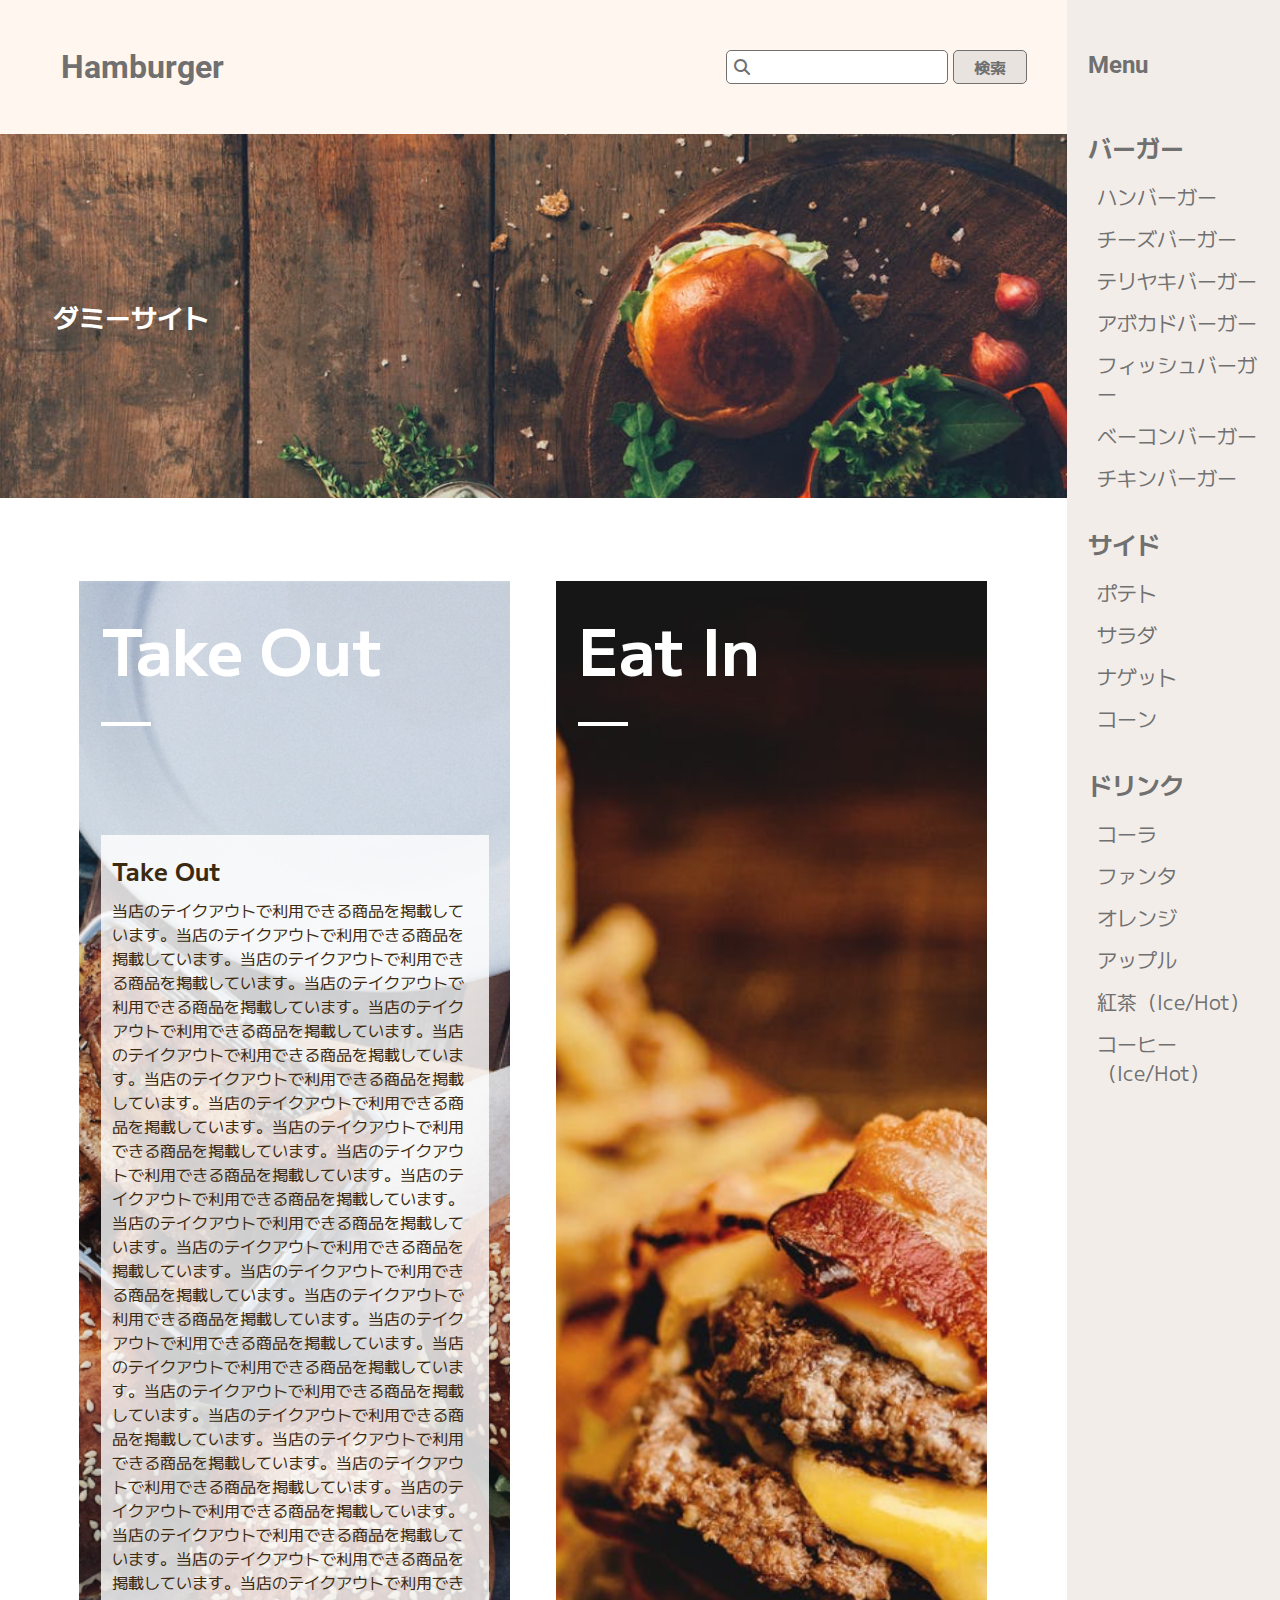
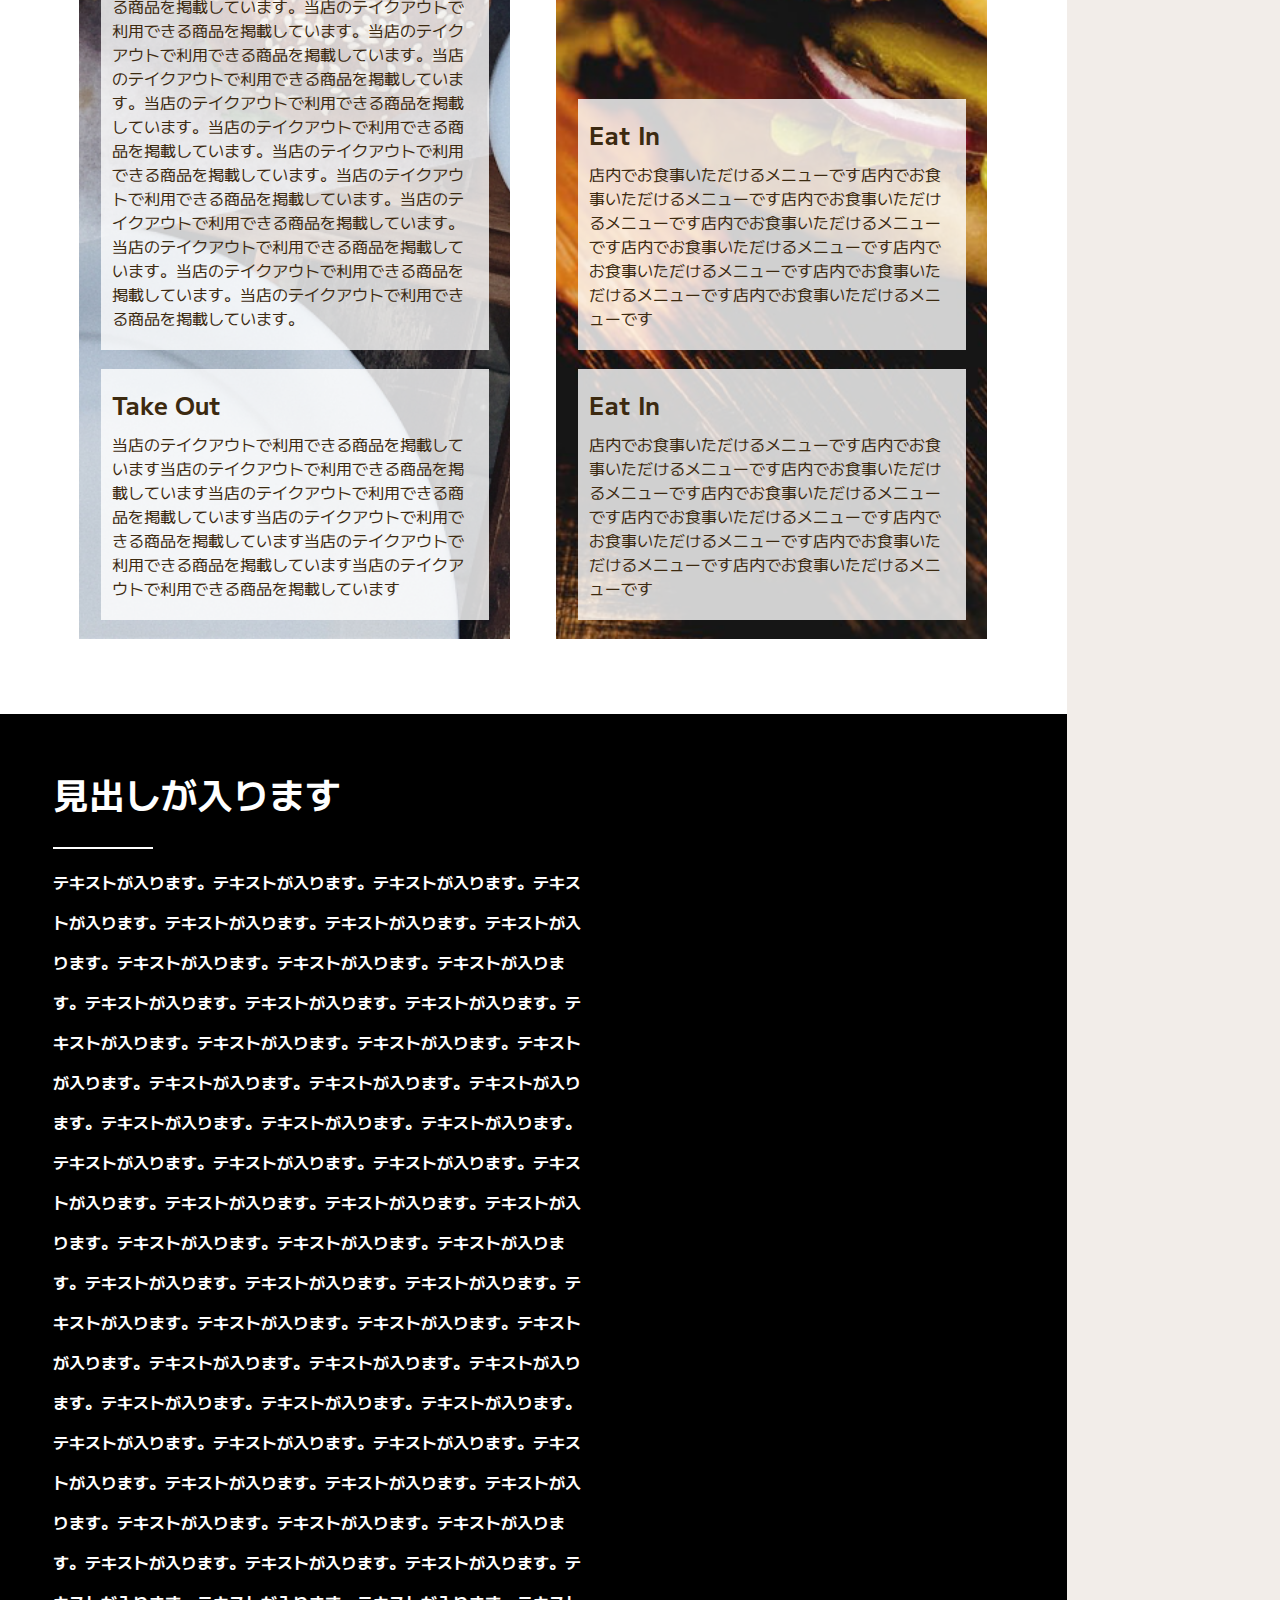
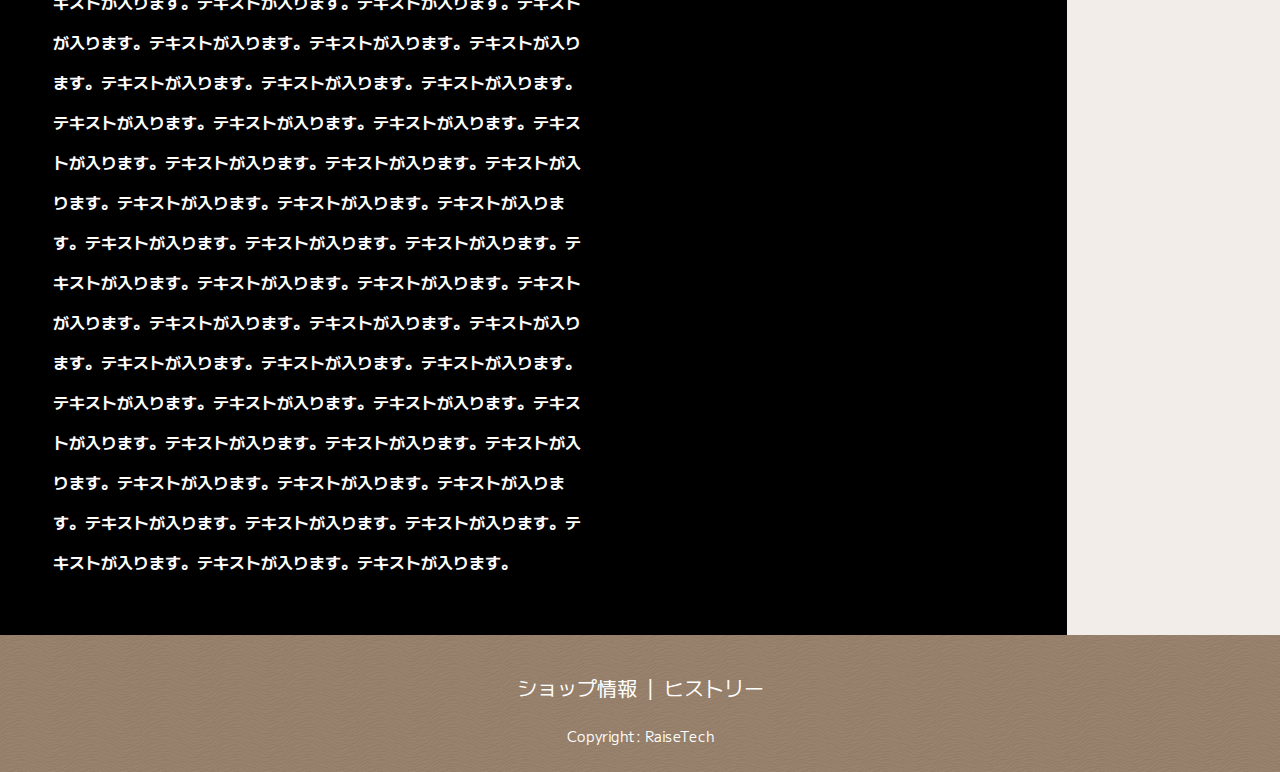
==== index.html @ 8dd3c8ff "20241123" ====
<!DOCTYPE html>
<html lang="ja">
    <head>
        <meta charset="UTF-8">
        <meta name="viewport" content="width=device-width", initial scale="1.0">
        <meta name="description" content="ハンバーガーサイト">
        <title>ハンバーガーサイト</title>
        <link rel="preconnect" href="https://fonts.googleapis.com">
        <link rel="preconnect" href="https://fonts.gstatic.com" crossorigin>
        <link href="https://fonts.googleapis.com/css2?family=M+PLUS+1:wght@400;700&display=swap" rel="stylesheet">
        <link href="https://fonts.googleapis.com/css2?family=Roboto:wght@400;700&display=swap" rel="stylesheet">
        <link href=".css/ress.css" rel="stylesheet">
        <link href="./css/style.css" rel="stylesheet">
        <link href="./css/all.min.css" rel="stylesheet">
        <script src="./js/main.js" defer></script>


    </head>
    <body> 
        <div class="c-container">
            <div class="p-wrapper ">  
                <header class="l-header c-item-center p-header">
                    <p class="c-fontfam-en p-header-logo">Hamburger</p>
                    <form class="p-header-form">
                        <div class=p-header-searchicon>
                            <input type="search" class="c-box-search p-header-search">
                        </div>
                        <input type="submit" value="検索" class="c-box-search p-header-submit" >
                    </form>
                </header>
                <main class="l-main">
                    <h1 class="c-bg-Image-MV1 p-main-image">ダミーサイト</h1>
                    <article >
                        <ul class="l-order p-order c-grid-container-frontMain">
                            <li class="c-bg-Image-order c-grid-item-frontMain p-order-takeout"> 
                                <h2 class="c-line-headingUnderline p-main-title">Take Out</h2> 
                                <dl class="p-main-list">
                                    <div class="c-flex-column p-main-textbox">
                                        <dt>Take Out
                                            <dd>
                                                当店のテイクアウトで利用できる商品を掲載しています。当店のテイクアウトで利用できる商品を掲載しています。当店のテイクアウトで利用できる商品を掲載しています。当店のテイクアウトで利用できる商品を掲載しています。当店のテイクアウトで利用できる商品を掲載しています。当店のテイクアウトで利用できる商品を掲載しています。当店のテイクアウトで利用できる商品を掲載しています。当店のテイクアウトで利用できる商品を掲載しています。当店のテイクアウトで利用できる商品を掲載しています。当店のテイクアウトで利用できる商品を掲載しています。当店のテイクアウトで利用できる商品を掲載しています。当店のテイクアウトで利用できる商品を掲載しています。当店のテイクアウトで利用できる商品を掲載しています。当店のテイクアウトで利用できる商品を掲載しています。当店のテイクアウトで利用できる商品を掲載しています。当店のテイクアウトで利用できる商品を掲載しています。当店のテイクアウトで利用できる商品を掲載しています。当店のテイクアウトで利用できる商品を掲載しています。当店のテイクアウトで利用できる商品を掲載しています。当店のテイクアウトで利用できる商品を掲載しています。当店のテイクアウトで利用できる商品を掲載しています。当店のテイクアウトで利用できる商品を掲載しています。当店のテイクアウトで利用できる商品を掲載しています。当店のテイクアウトで利用できる商品を掲載しています。当店のテイクアウトで利用できる商品を掲載しています。当店のテイクアウトで利用できる商品を掲載しています。当店のテイクアウトで利用できる商品を掲載しています。当店のテイクアウトで利用できる商品を掲載しています。当店のテイクアウトで利用できる商品を掲載しています。当店のテイクアウトで利用できる商品を掲載しています。当店のテイクアウトで利用できる商品を掲載しています。当店のテイクアウトで利用できる商品を掲載しています。当店のテイクアウトで利用できる商品を掲載しています。当店のテイクアウトで利用できる商品を掲載しています。当店のテイクアウトで利用できる商品を掲載しています。当店のテイクアウトで利用できる商品を掲載しています。
                                            </dd>
                                        </dt>
                                    </div>
                                    <div class="p-main-textbox">
                                        <dt>Take Out
                                            <dd>
                                                当店のテイクアウトで利用できる商品を掲載しています当店のテイクアウトで利用できる商品を掲載しています当店のテイクアウトで利用できる商品を掲載しています当店のテイクアウトで利用できる商品を掲載しています当店のテイクアウトで利用できる商品を掲載しています当店のテイクアウトで利用できる商品を掲載しています
                                            </dd>  
                                        </dt>
                                    </div>
                                </dl>
                            </li>
                            <li class="c-bg-Image-order c-grid-item-frontMain p-order-eatin">
                                <h2 class="c-line-headingUnderline p-main-title">Eat In</h2>
                                <dl class="c-flex-column p-main-list">
                                    <div class="p-main-textbox">
                                        <dt>Eat In
                                            <dd>
                                                店内でお食事いただけるメニューです店内でお食事いただけるメニューです店内でお食事いただけるメニューです店内でお食事いただけるメニューです店内でお食事いただけるメニューです店内でお食事いただけるメニューです店内でお食事いただけるメニューです店内でお食事いただけるメニューです
                                            </dd> 
                                        </dt>
                                    </div>
                                    <div class="p-main-textbox">
                                        <dt>Eat In
                                            <dd>
                                                店内でお食事いただけるメニューです店内でお食事いただけるメニューです店内でお食事いただけるメニューです店内でお食事いただけるメニューです店内でお食事いただけるメニューです店内でお食事いただけるメニューです店内でお食事いただけるメニューです店内でお食事いただけるメニューです
                                            </dd> 
                                        </dt>
                                    </div>
                                    
                                </dl>
                            </li>
                        </ul>
                    </article>
                    <section class="p-main-section">
                        <div class="p-main-section-text">
                            <h2 class="c-line-headingUnderlineLong">見出しが入ります</h2>
                            <p>テキストが入ります。テキストが入ります。テキストが入ります。テキストが入ります。テキストが入ります。テキストが入ります。テキストが入ります。テキストが入ります。テキストが入ります。テキストが入ります。テキストが入ります。テキストが入ります。テキストが入ります。テキストが入ります。テキストが入ります。テキストが入ります。テキストが入ります。テキストが入ります。テキストが入ります。テキストが入ります。テキストが入ります。テキストが入ります。テキストが入ります。テキストが入ります。テキストが入ります。テキストが入ります。テキストが入ります。テキストが入ります。テキストが入ります。テキストが入ります。テキストが入ります。テキストが入ります。テキストが入ります。テキストが入ります。テキストが入ります。テキストが入ります。テキストが入ります。テキストが入ります。テキストが入ります。テキストが入ります。テキストが入ります。テキストが入ります。テキストが入ります。テキストが入ります。テキストが入ります。テキストが入ります。テキストが入ります。テキストが入ります。テキストが入ります。テキストが入ります。テキストが入ります。テキストが入ります。テキストが入ります。テキストが入ります。テキストが入ります。テキストが入ります。テキストが入ります。テキストが入ります。テキストが入ります。テキストが入ります。テキストが入ります。テキストが入ります。テキストが入ります。テキストが入ります。テキストが入ります。テキストが入ります。テキストが入ります。テキストが入ります。テキストが入ります。テキストが入ります。テキストが入ります。テキストが入ります。テキストが入ります。テキストが入ります。テキストが入ります。テキストが入ります。テキストが入ります。テキストが入ります。テキストが入ります。テキストが入ります。テキストが入ります。テキストが入ります。テキストが入ります。テキストが入ります。テキストが入ります。テキストが入ります。テキストが入ります。テキストが入ります。テキストが入ります。テキストが入ります。テキストが入ります。テキストが入ります。テキストが入ります。テキストが入ります。テキストが入ります。テキストが入ります。テキストが入ります。テキストが入ります。テキストが入ります。テキストが入ります。テキストが入ります。テキストが入ります。テキストが入ります。テキストが入ります。テキストが入ります。テキストが入ります。テキストが入ります。テキストが入ります。</p>
                        </div>
                        <div class="p-main-map">
                            <iframe src="https://www.google.com/maps/embed?pb=!1m18!1m12!1m3!1d3241.747975781731!2d139.74285261101303!3d35.65858047248024!2m3!1f0!2f0!3f0!3m2!1i1024!2i768!4f13.1!3m3!1m2!1s0x60188bbd9009ec09%3A0x481a93f0d2a409dd!2z5p2x5Lqs44K_44Ov44O8!5e0!3m2!1sja!2sjp!4v1724187353086!5m2!1sja!2sjp" style="border:0;" allowfullscreen="" loading="lazy" referrerpolicy="no-referrer-when-downgrade"></iframe>
                        </div>
                    </section>
                </main>
            </div>
            <div class="l-sidebar c-flex-column p-sidebar js-sidebar-bg"> <!--js-sidebar-openBgがつく-->
                <aside class=" p-sidebar-title">
                    <h2 class="c-fontfam-en"><button class="p-sidebar-btn-menu js-btn-menu">Menu</button></h2> <!--js-btnMenu-openがつく-->
                </aside>
                <aside class="p-sidebar-list js-sidebar">  <!--js-sidebar-openがつく-->
                    <ul class="p-sidebar-wrap">   
                        <li class="p-sidebar-menu" >
                            <a class="p-sidebar-menu-category" href="#">バーガー</a>
                            <ul class="p-sidebar-menu-choice">
                                <li class="p-sidebar-menu-choice-child"><a href="#">ハンバーガー</a></li>
                                <li class="p-sidebar-menu-choice-child"><a href="#">チーズバーガー</a></li>
                                <li class="p-sidebar-menu-choice-child"><a href="#">テリヤキバーガー</a></li>
                                <li class="p-sidebar-menu-choice-child"><a href="#">アボカドバーガー</a></li>
                                <li class="p-sidebar-menu-choice-child"><a href="#">フィッシュバーガー</a></li>
                                <li class="p-sidebar-menu-choice-child"><a href="#">ベーコンバーガー</a></li>
                                <li class="p-sidebar-menu-choice-child"><a href="#">チキンバーガー</a></li>
                            </ul>
                        </li>
                        <li class="p-sidebar-menu" >
                            <a class="p-sidebar-menu-category" href="#">サイド</a>
                            <ul class="p-sidebar-menu-choice">
                                <li class="p-sidebar-menu-choice-child"><a href="#">ポテト</a></li>
                                <li class="p-sidebar-menu-choice-child"><a href="#">サラダ</a></li>
                                <li class="p-sidebar-menu-choice-child"><a href="#">ナゲット</a></li>
                                <li class="p-sidebar-menu-choice-child"><a href="#">コーン</a></li>
                            </ul>
                        </li>
                        <li class="p-sidebar-menu" >
                            <a class="p-sidebar-menu-category" href="#">ドリンク</a>
                            <ul class="p-sidebar-menu-choice">
                                <li class="p-sidebar-menu-choice-child"><a href="#">コーラ</a></li>
                                <li class="p-sidebar-menu-choice-child"><a href="#">ファンタ</a></li>
                                <li class="p-sidebar-menu-choice-child"><a href="#">オレンジ</a></li>
                                <li class="p-sidebar-menu-choice-child"><a href="#">アップル</a></li>
                                <li class="p-sidebar-menu-choice-child"><a href="#">紅茶（Ice/Hot）</a></li>
                                <li class="p-sidebar-menu-choice-child"><a href="#">コーヒー（Ice/Hot）</a></li>
                            </ul>
                        </li>
                    </ul>
                </aside>
            </div>    
        </div>
        <footer class="l-footer p-footer">
            <div class="c-flex-center p-footer-about" >
                <p class="p-footer-info">ショップ情報</p>
                <p class="p-footer-history">ヒストリー</p>
            </div>
            <p class="c-flex-center p-footer-copyright">Copyright: RaiseTech</p>
        </footer>
    </body>
</html>
---- css/style.css ----
@charset "UTF-8";
/* resset.dev • v5.0.2 */
/* # =================================================================
   # Global selectors
   # ================================================================= */
html {
  box-sizing: border-box;
  -webkit-text-size-adjust: 100%; /* Prevent adjustments of font size after orientation changes in iOS */
  word-break: normal;
  -moz-tab-size: 4;
  -o-tab-size: 4;
     tab-size: 4;
}

*,
::before,
::after {
  background-repeat: no-repeat; /* Set `background-repeat: no-repeat` to all elements and pseudo elements */
  box-sizing: inherit;
}

::before,
::after {
  text-decoration: inherit; /* Inherit text-decoration and vertical align to ::before and ::after pseudo elements */
  vertical-align: inherit;
}

* {
  padding: 0; /* Reset `padding` and `margin` of all elements */
  margin: 0;
}

/* # =================================================================
   # General elements
   # ================================================================= */
hr {
  overflow: visible; /* Show the overflow in Edge and IE */
  height: 0; /* Add the correct box sizing in Firefox */
  color: inherit; /* Correct border color in Firefox. */
}

details,
main {
  display: block; /* Render the `main` element consistently in IE. */
}

summary {
  display: list-item; /* Add the correct display in all browsers */
}

small {
  font-size: 80%; /* Set font-size to 80% in `small` elements */
}

[hidden] {
  display: none; /* Add the correct display in IE */
}

abbr[title] {
  border-bottom: none; /* Remove the bottom border in Chrome 57 */
  /* Add the correct text decoration in Chrome, Edge, IE, Opera, and Safari */
  text-decoration: underline;
  -webkit-text-decoration: underline dotted;
          text-decoration: underline dotted;
}

a {
  background-color: transparent; /* Remove the gray background on active links in IE 10 */
}

a:active,
a:hover {
  outline-width: 0; /* Remove the outline when hovering in all browsers */
}

code,
kbd,
pre,
samp {
  font-family: monospace, monospace; /* Specify the font family of code elements */
}

pre {
  font-size: 1em; /* Correct the odd `em` font sizing in all browsers */
}

b,
strong {
  font-weight: bolder; /* Add the correct font weight in Chrome, Edge, and Safari */
}

/* https://gist.github.com/unruthless/413930 */
sub,
sup {
  font-size: 75%;
  line-height: 0;
  position: relative;
  vertical-align: baseline;
}

sub {
  bottom: -0.25em;
}

sup {
  top: -0.5em;
}

table {
  border-color: inherit; /* Correct border color in all Chrome, Edge, and Safari. */
  text-indent: 0; /* Remove text indentation in Chrome, Edge, and Safari */
}

iframe {
  border-style: none;
}

/* # =================================================================
   # Forms
   # ================================================================= */
input {
  border-radius: 0;
}

[type=number]::-webkit-inner-spin-button,
[type=number]::-webkit-outer-spin-button {
  height: auto; /* Correct the cursor style of increment and decrement buttons in Chrome */
}

[type=search] {
  -webkit-appearance: textfield; /* Correct the odd appearance in Chrome and Safari */
  outline-offset: -2px; /* Correct the outline style in Safari */
}

[type=search]::-webkit-search-decoration {
  -webkit-appearance: none; /* Remove the inner padding in Chrome and Safari on macOS */
}

textarea {
  overflow: auto; /* Internet Explorer 11+ */
  resize: vertical; /* Specify textarea resizability */
}

button,
input,
optgroup,
select,
textarea {
  font: inherit; /* Specify font inheritance of form elements */
}

optgroup {
  font-weight: bold; /* Restore the font weight unset by the previous rule */
}

button {
  overflow: visible; /* Address `overflow` set to `hidden` in IE 8/9/10/11 */
}

button,
select {
  text-transform: none; /* Firefox 40+, Internet Explorer 11- */
}

/* Apply cursor pointer to button elements */
button,
[type=button],
[type=reset],
[type=submit],
[role=button] {
  cursor: pointer;
}

/* Remove inner padding and border in Firefox 4+ */
button::-moz-focus-inner,
[type=button]::-moz-focus-inner,
[type=reset]::-moz-focus-inner,
[type=submit]::-moz-focus-inner {
  border-style: none;
  padding: 0;
}

/* Replace focus style removed in the border reset above */
button:-moz-focusring,
[type=button]::-moz-focus-inner,
[type=reset]::-moz-focus-inner,
[type=submit]::-moz-focus-inner {
  outline: 1px dotted ButtonText;
}

button,
html [type=button],
[type=reset],
[type=submit] {
  -webkit-appearance: button; /* Correct the inability to style clickable types in iOS */
}

/* Remove the default button styling in all browsers */
button,
input,
select,
textarea {
  background-color: transparent;
  border-style: none;
}

a:focus,
button:focus,
input:focus,
select:focus,
textarea:focus {
  outline-width: 0;
}

/* Style select like a standard input */
select {
  -moz-appearance: none; /* Firefox 36+ */
  -webkit-appearance: none; /* Chrome 41+ */
}

select::-ms-expand {
  display: none; /* Internet Explorer 11+ */
}

select::-ms-value {
  color: currentColor; /* Internet Explorer 11+ */
}

legend {
  border: 0; /* Correct `color` not being inherited in IE 8/9/10/11 */
  color: inherit; /* Correct the color inheritance from `fieldset` elements in IE */
  display: table; /* Correct the text wrapping in Edge and IE */
  max-width: 100%; /* Correct the text wrapping in Edge and IE */
  white-space: normal; /* Correct the text wrapping in Edge and IE */
  max-width: 100%; /* Correct the text wrapping in Edge 18- and IE */
}

::-webkit-file-upload-button {
  /* Correct the inability to style clickable types in iOS and Safari */
  -webkit-appearance: button;
  color: inherit;
  font: inherit; /* Change font properties to `inherit` in Chrome and Safari */
}

/* Replace pointer cursor in disabled elements */
[disabled] {
  cursor: default;
}

/* # =================================================================
   # Specify media element style
   # ================================================================= */
img {
  border-style: none; /* Remove border when inside `a` element in IE 8/9/10 */
}

/* Add the correct vertical alignment in Chrome, Firefox, and Opera */
progress {
  vertical-align: baseline;
}

/* # =================================================================
   # Accessibility
   # ================================================================= */
/* Specify the progress cursor of updating elements */
[aria-busy=true] {
  cursor: progress;
}

/* Specify the pointer cursor of trigger elements */
[aria-controls] {
  cursor: pointer;
}

/* Specify the unstyled cursor of disabled, not-editable, or otherwise inoperable elements */
[aria-disabled=true] {
  cursor: default;
}

/*Foundation*/
body {
  font-family: "M PLUS 1";
  font-optical-sizing: auto;
  font-weight: 700;
  font-style: normal;
  font-size: 1rem;
  color: #707070;
  height: 100%;
}

h1, h2, h3, h4, h5, h6 {
  margin-top: 0;
  margin-bottom: 0.5rem;
}

p {
  margin: 0;
}

ul, li, ol {
  list-style: none;
}

a {
  text-decoration: none;
}

img {
  -o-object-fit: cover;
     object-fit: cover;
  width: 100%;
}

* {
  box-sizing: border-box;
}

/*mixin*/
/*breakpoint*/
/*font-size*/
/*文字の色*/
/*背景色*/
.icon {
  display: inline-block;
  text-rendering: auto;
  -webkit-font-smoothing: antialiased;
}

.l-footer {
  /*height: 5%;*/
  /*width: calc(100% - (368px / 1921px*100%));*/
  width: 100%;
}

.l-header {
  width: 100%;
  background-color: #FFF7EF;
}

.l-main {
  height: 88%;
  width: 100%;
}

.l-sidebar {
  width: 0;
}
@media (min-width: 1280px) {
  .l-sidebar {
    width: 20%;
  }
}

/*front*/
.c-bg-Image-MV1 {
  aspect-ratio: 375/285;
  background-size: cover;
  background-position: center;
}
@media (min-width: 768px) {
  .c-bg-Image-MV1 {
    aspect-ratio: 834/285;
  }
}
@media (min-width: 1280px) {
  .c-bg-Image-MV1 {
    aspect-ratio: 1553/530;
  }
}

/*archiveとarchive-search*/
.c-bg-Image-MV2 {
  aspect-ratio: 375/285;
  background-size: cover;
  background-position: center;
}
@media (min-width: 768px) {
  .c-bg-Image-MV2 {
    aspect-ratio: 834/285;
  }
}
@media (min-width: 1280px) {
  .c-bg-Image-MV2 {
    aspect-ratio: 1553/239;
  }
}

/*singleとpage*/
.c-bg-Image-MV3 {
  aspect-ratio: 375/225;
  background-size: cover;
  background-position: center;
}
@media (min-width: 768px) {
  .c-bg-Image-MV3 {
    aspect-ratio: 834/505;
  }
}
@media (min-width: 1280px) {
  .c-bg-Image-MV3 {
    aspect-ratio: 1553/500;
  }
}

/*ftontpageのmain*/
.c-bg-Image-order {
  aspect-ratio: 335/642;
  background-size: cover;
  background-position: center;
}
@media (min-width: 768px) {
  .c-bg-Image-order {
    aspect-ratio: 357/681;
  }
}
@media (min-width: 1280px) {
  .c-bg-Image-order {
    aspect-ratio: 616/1197;
  }
}

.c-box-search {
  border: 1px solid #707070;
  border-radius: 5px;
}

.c-item-center {
  display: flex;
  flex-direction: column;
  justify-content: center;
  align-items: center;
}
@media (min-width: 1280px) {
  .c-item-center {
    flex-direction: row;
  }
}

.c-fontfam-en {
  font-family: Roboto;
}

.c-grid-container-frontMain {
  display: grid;
  place-content: center;
  grid-row-gap: 1.5%;
  grid-template-columns: repeat(1, 95%);
}
@media (min-width: 768px) {
  .c-grid-container-frontMain {
    grid-column-gap: 5%;
    grid-template-columns: repeat(2, 47%);
  }
}
@media (min-width: 1280px) {
  .c-grid-container-frontMain {
    grid-column-gap: 5%;
    grid-template-columns: repeat(2, 47%);
  }
}

.c-grid-item-frontMain {
  display: grid;
  grid-template-rows: subgrid;
}

.c-flex-column {
  display: flex;
  flex-direction: column;
}

.c-flex-center {
  display: flex;
  justify-content: center;
  align-items: center;
}

/*flex下書き →これやめてc-innerやってみる？*/
.c-flex {
  display: flex;
}

.c-flex-direction-column {
  display: flex;
  flex-direction: column;
}

.c-flex-justify-center {
  display: flex;
  justify-content: center;
}

.c-line-headingUnderline {
  position: relative;
}

.c-line-headingUnderline::after {
  position: absolute;
  content: "";
  width: 50px;
  height: 4px;
  background-color: #FFFFFF;
  top: 120px;
  left: 0;
}

.c-line-headingUnderlineLong {
  position: relative;
}

.c-line-headingUnderlineLong::after {
  position: absolute;
  content: "";
  width: 100px;
  height: 2px;
  background-color: #FFFFFF;
  top: 80px;
  left: 0;
}

.c-container {
  display: flex;
  justify-content: center;
  height: 100%;
}
@media (min-width: 375px) {
  .c-container {
    width: 100%;
  }
}
@media (min-width: 768px) {
  .c-container {
    width: 100%;
  }
}

.p-header {
  padding-left: 4%;
  padding-right: 2%;
  padding-top: 3rem;
  padding-bottom: 3rem;
}

.p-header-logo {
  font-size: 2rem;
  text-align: center;
}
@media (min-width: 1280px) {
  .p-header-logo {
    text-align: left;
  }
}

/*main部分のテキスト関係*/
.p-main-title {
  color: #FFFFFF;
  font-size: 4rem;
}

.p-main-list {
  margin-top: 60%;
  justify-content: flex-end;
}

.p-main-textbox {
  color: #3c2A10;
  background-color: rgba(255, 255, 255, 0.8);
  margin-bottom: 5%;
  padding: 3% 5% 5% 3%;
}
.p-main-textbox dt {
  margin-bottom: 1%;
  font-size: 1.5rem;
  line-height: 2;
}
.p-main-textbox dd {
  font-weight: 400;
}

/*下部分：テキストと地図*/
.p-main-section {
  position: relative;
  width: 100%;
}

.p-main-section-text {
  width: 100%;
  color: #FFFFFF;
  background-image: linear-gradient(rgba(0, 0, 0, 0.2855) 50%, transparent 50%);
  padding: 7%;
}
@media (min-width: 768px) {
  .p-main-section-text {
    width: 100%;
    padding: 5%;
    background-image: none;
    background-color: rgba(0, 0, 0, 0.2855);
  }
}
@media (min-width: 1280px) {
  .p-main-section-text {
    width: 60%;
    padding: 5%;
    background-image: none;
    background-color: rgba(0, 0, 0, 0.2855);
  }
}
.p-main-section-text h2 {
  font-size: 2.25rem;
  margin-bottom: 8%;
}
.p-main-section-text p {
  font-size: 1rem;
  line-height: 2.5;
}

.p-footer {
  background-image: url(../../../Images/frontpage_footer.png);
  background-size: cover;
  color: #FFFFFF;
  padding: 2%;
  font-weight: 400;
}

.p-footer-about {
  font-size: 1.25rem;
  margin-top: 1%;
  margin-bottom: 2%;
}

.p-footer-info::after {
  content: "|";
  color: #FFFFFF;
  font-size: 1.25rem;
  padding: 10px;
}

.p-footer-history {
  position: relative;
}

.p-footer-copyright {
  margin-top: 1%;
  font-size: 0.875rem;
}

/*aside２つのとき*/
.p-sidebar {
  position: relative;
}

.p-sidebar-title {
  position: absolute;
  top: 0.5%;
  left: -90px;
}
@media (min-width: 1280px) {
  .p-sidebar-title {
    position: static;
    background-color: #F2ede9;
    padding-top: 24%;
    padding-bottom: 15%;
    padding-left: 10%;
    margin-bottom: 0;
    display: block;
  }
}
.p-sidebar-title h2 {
  font-size: 1.5rem;
}

.p-sidebar-btn-menu {
  color: #707070;
}
@media (min-width: 1280px) {
  .p-sidebar-btn-menu {
    pointer-events: none;
  }
}

.p-sidebar-list {
  position: absolute;
  height: 100%;
}
.p-sidebar-list a {
  color: #707070;
}
@media (min-width: 1280px) {
  .p-sidebar-list {
    position: static;
    display: block;
    background-color: #F2ede9;
  }
}

.p-sidebar-wrap {
  margin-top: 40%;
}
@media (min-width: 1280px) {
  .p-sidebar-wrap {
    margin-top: 0;
  }
}

.p-sidebar-menu {
  padding: 5% 10% 5% 10%;
}

.p-sidebar-menu-category {
  display: block;
  margin-bottom: 15%;
  font-size: 2.25rem;
}
@media (min-width: 1280px) {
  .p-sidebar-menu-category {
    margin-top: 0;
    margin-bottom: 10%;
    font-size: 1.5rem;
  }
}

.p-sidebar-menu-choice {
  margin-left: 5%;
  font-size: 1.875rem;
  font-weight: 400;
}
@media (min-width: 1280px) {
  .p-sidebar-menu-choice {
    font-size: 1.25rem;
  }
}

.p-sidebar-menu-choice-child {
  margin-bottom: 8%;
}

.p-header-form {
  display: flex;
  justify-content: center;
  align-items: center;
  width: 75%;
  max-width: 600px;
  position: relative;
  padding-top: 20px;
}
@media (min-width: 1280px) {
  .p-header-form {
    justify-content: flex-end;
    padding-left: 50%;
    padding-top: 0;
    width: 80%;
    max-width: none;
  }
}

.p-header-searchicon {
  width: 75%;
}

.p-header-search {
  width: 100%;
  padding-left: 30px;
  line-height: 2;
  background-color: #FFFFFF;
}

.p-header-searchicon::before {
  font-family: "Font Awesome 6 Free";
  font-weight: 900;
  content: "\f002";
  position: absolute;
  top: 55%;
  left: 2%;
}
@media (min-width: 1280px) {
  .p-header-searchicon::before {
    top: 25%;
    left: 63.5%;
  }
}

.p-header-submit {
  width: 25%;
  height: auto;
  background-color: color-mix(in srgb, #F2EDE9 100%, #DED8D3 100%);
  margin-left: 5px;
  font-family: "M PLUS 1";
  color: #707070;
  line-height: 2;
}

.p-main-image {
  background-image: url(../../../Images/frontpage_eyecatch.png);
  color: #FFFFFF;
  display: flex;
  align-items: center;
  padding: 5%;
  font-size: 1.625rem;
}
@media (min-width: 768px) {
  .p-main-image {
    padding: 10%;
  }
}
@media (min-width: 1280px) {
  .p-main-image {
    padding: 5%;
  }
}

.p-order {
  padding: 5% 5% 10% 5%;
}
@media (min-width: 1280px) {
  .p-order {
    padding: 7%;
  }
}

.p-order-takeout {
  background-image: url(../../../Images/frontpage_takeout.jpg);
  position: relative;
  grid-row: 1/2;
  grid-column: 1/2;
  padding: 5% 5% 0 5%;
}

.p-order-eatin {
  background-image: url(../../../Images/frontpage_eatin.jpg);
  grid-row: 2/3;
  grid-column: 1/2;
  padding: 5% 5% 0 5%;
}
@media (min-width: 768px) {
  .p-order-eatin {
    grid-row: 1/2;
    grid-column: 2/3;
  }
}
@media (min-width: 1280px) {
  .p-order-eatin {
    grid-row: 1/2;
    grid-column: 2/3;
  }
}

.p-main-map {
  position: absolute;
  top: 0;
  left: 0;
  z-index: -200;
  width: 100%;
  height: 100%;
  background-color: #000000;
}
.p-main-map iframe {
  aspect-ratio: 691/375;
  -o-object-fit: cover;
     object-fit: cover;
  opacity: 0.7;
  width: 100%;
  height: 100%;
  z-index: -100;
  opacity: 0.5971;
}
@media (min-width: 768px) {
  .p-main-map iframe {
    aspect-ratio: 1653/649;
  }
}
@media (min-width: 1280px) {
  .p-main-map iframe {
    aspect-ratio: 1653/649;
  }
}

/*PC画面では×印非表示*/
.js-btn-menu {
  position: relative;
}

.js-btn-menu::before {
  position: absolute;
  content: "";
  top: 20px;
  right: 35px;
  width: 5px;
  height: 35px;
  background-color: #707070;
  transform: rotate(-45deg);
  z-index: 200;
  visibility: hidden;
  opacity: 0;
}

.js-btn-menu::after {
  position: absolute;
  content: "";
  top: 20px;
  right: 35px;
  width: 5px;
  height: 35px;
  background-color: #707070;
  transform: rotate(45deg);
  z-index: 200;
  visibility: hidden;
  opacity: 0;
}

/*MENUボタンから×印*/
.js-btn-menu-open::before {
  position: absolute;
  content: "";
  top: 20px;
  right: 35px;
  width: 5px;
  height: 35px;
  background-color: #707070;
  transform: rotate(-45deg);
  z-index: 200;
  visibility: visible;
  opacity: 1;
  transition: 0.5s;
}

.js-btn-menu-open::after {
  position: absolute;
  content: "";
  top: 20px;
  right: 35px;
  width: 5px;
  height: 35px;
  background-color: #707070;
  transform: rotate(45deg);
  z-index: 200;
  visibility: visible;
  opacity: 1;
  transition: 0.5s;
}

/*jsでサイドバーオープン・クローズ*/
/*隠れている状態*/
@media (min-width: 375px) {
  .js-sidebar {
    transform: translateX(0);
  }
}
@media (min-width: 768px) {
  .js-sidebar {
    transform: translateX(0);
  }
}

/*開いた状態*/
.js-sidebar-open {
  transform: translateX(-100%);
  width: 90vw;
  position: relative;
  background-color: #FFF7EF;
  z-index: 100;
  transition: 1s;
}
@media (min-width: 768px) {
  .js-sidebar-open {
    width: 45vw;
  }
}

/*MENUクリック前のopenBg*/
.js-sidebar-bg {
  position: relative;
}

.js-sidebar-bg::before {
  background-color: #000000;
  content: "";
  width: 100vw;
  position: fixed;
  z-index: 10;
  top: 0;
  left: 0;
  height: 100%;
  opacity: 0;
  visibility: hidden;
  transition: opacity 1s, visibility 1s;
}

/*サイドバー出てきたときの背景グレーになる*/
.js-sidebar-openBg {
  position: relative;
}

.js-sidebar-openBg::before {
  opacity: 0.2855;
  visibility: visible;
  transition: opacity 1s, visibility 1s;
}

.p-wrapper {
  width: 80.8433107756%;
  height: 100%;
}
@media (min-width: 375px) {
  .p-wrapper {
    width: 100%;
  }
}
@media (min-width: 768px) {
  .p-wrapper {
    width: 100%;
  }
}

/*Foundation*/
/*layout*/
/*object/component*/
/*object/project*/
/*# sourceMappingURL=style.css.map */
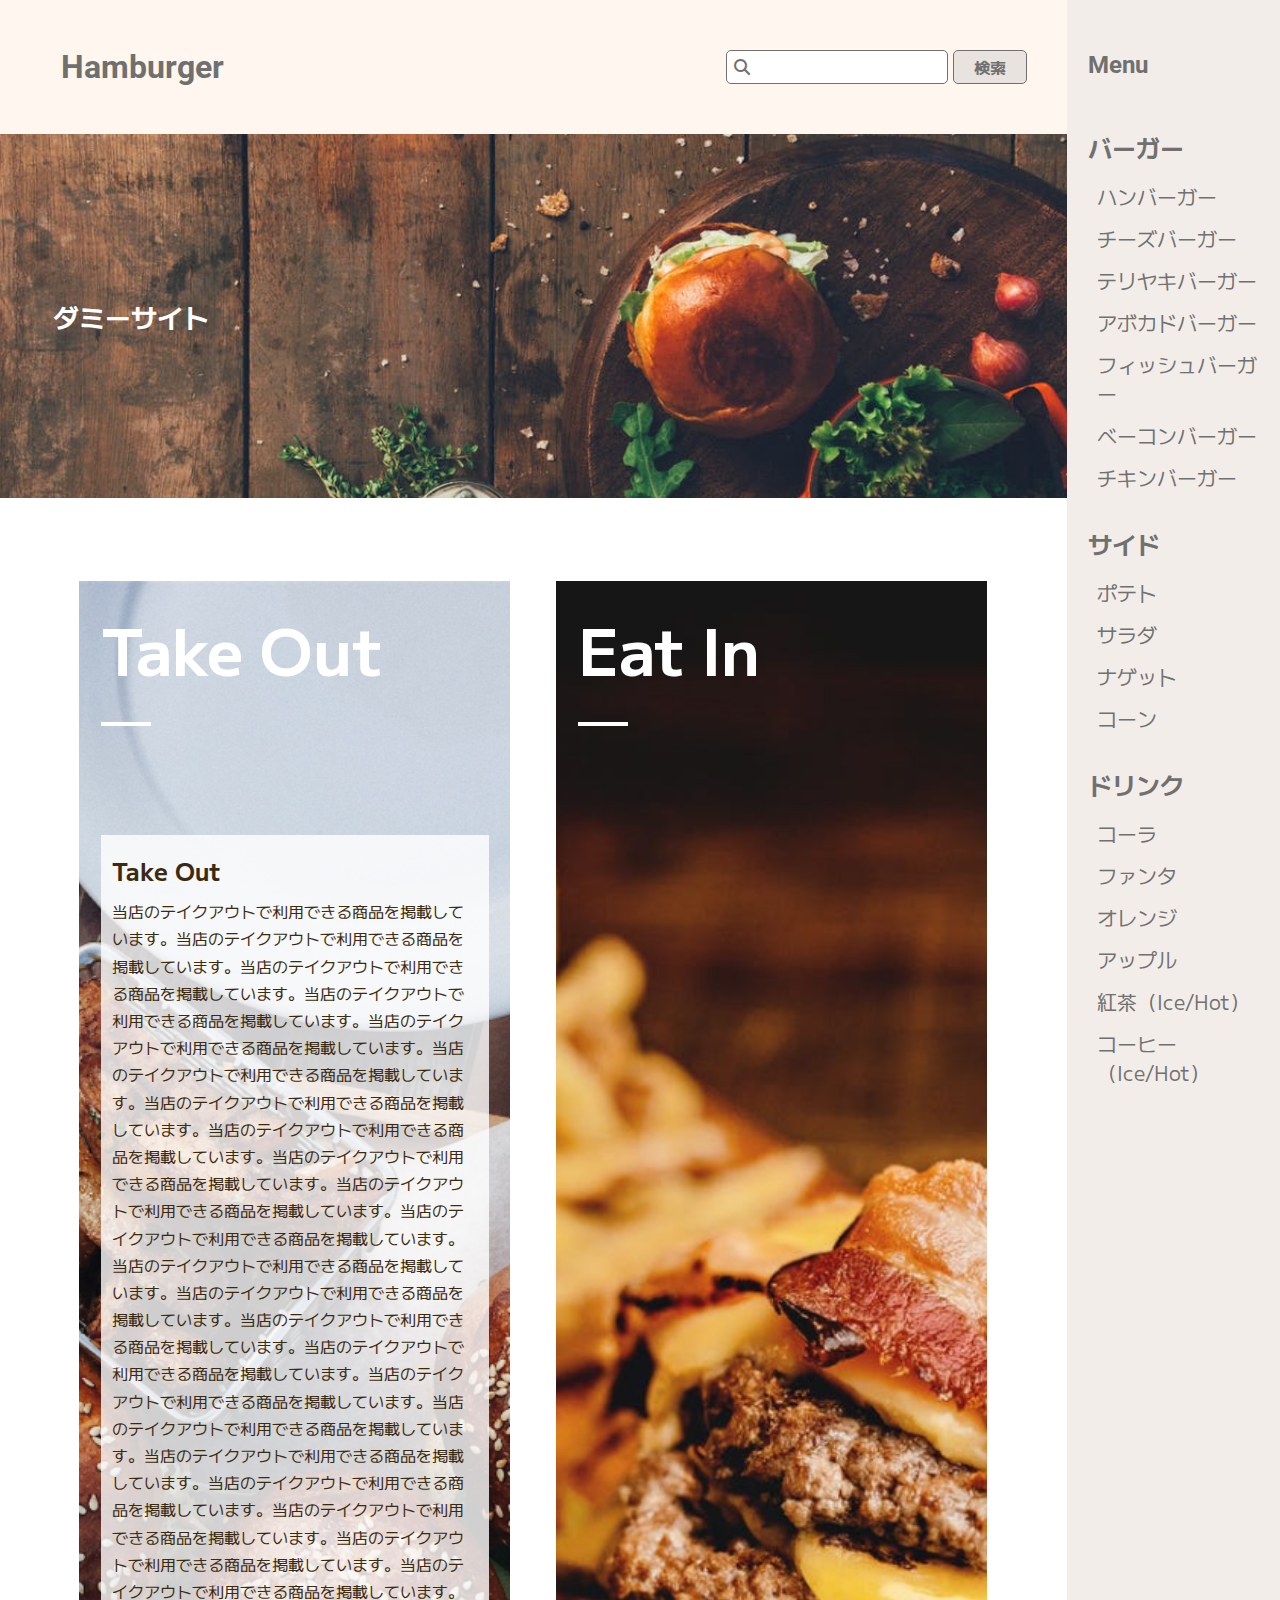
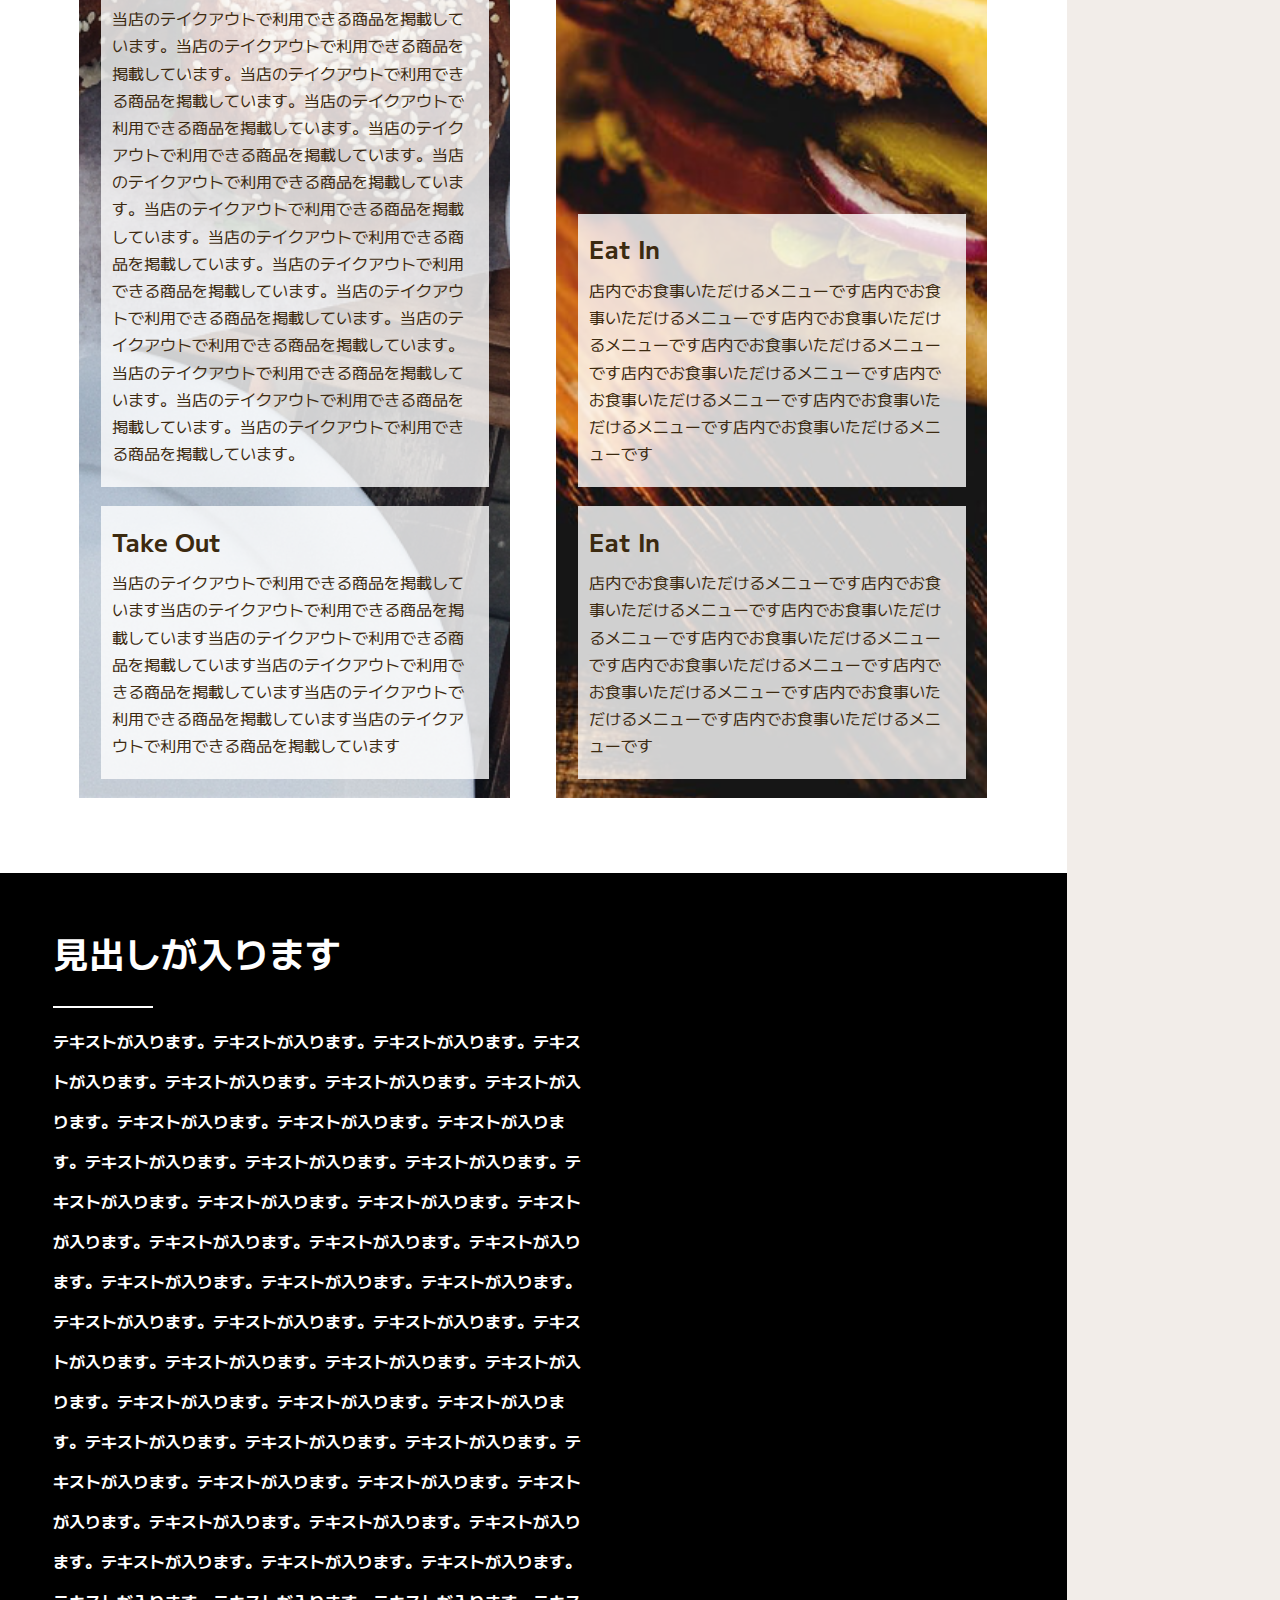
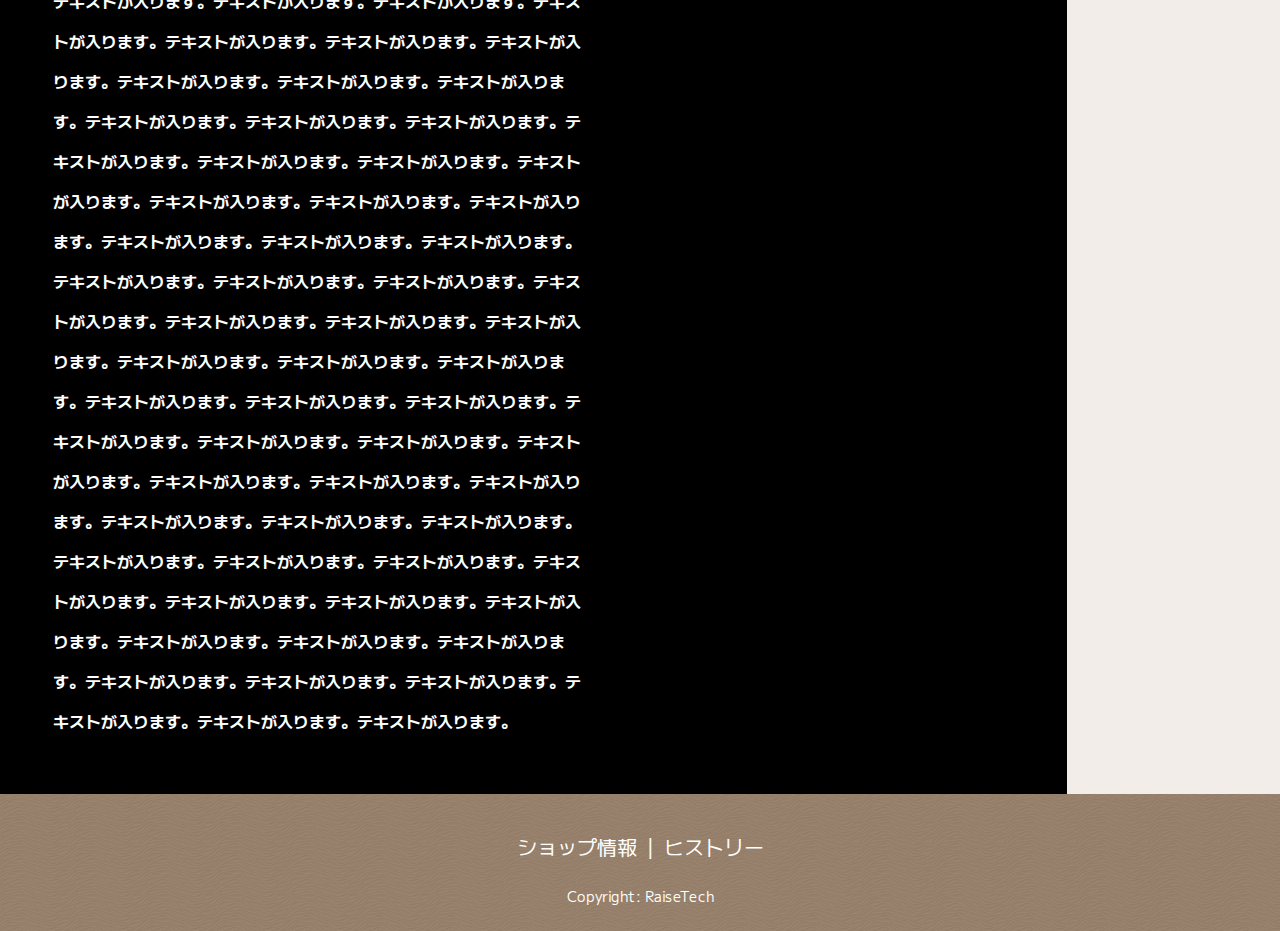
==== commit aca1c154: "20241126_2" ====
--- a/index.html
+++ b/index.html
@@ -18,7 +18,7 @@
     </head>
     <body> 
         <div class="c-container">
-            <div class="p-wrapper ">  
+            <div class="c-wrapper ">  
                 <header class="l-header c-item-center p-header">
                     <p class="c-fontfam-en p-header-logo">Hamburger</p>
                     <form class="p-header-form">
@@ -86,7 +86,7 @@
             </div>
             <div class="l-sidebar c-flex-column p-sidebar js-sidebar-bg"> <!--js-sidebar-openBgがつく-->
                 <aside class=" p-sidebar-title">
-                    <h2 class="c-fontfam-en"><button class="p-sidebar-btn-menu js-btn-menu">Menu</button></h2> <!--js-btnMenu-openがつく-->
+                    <h2 class="c-fontfam-en"><button class="p-sidebar-btn-menu js-btn-menu"><span>Menu</span></button></h2> <!--js-btnMenu-openがつく-->
                 </aside>
                 <aside class="p-sidebar-list js-sidebar">  <!--js-sidebar-openがつく-->
                     <ul class="p-sidebar-wrap">   
--- a/css/style.css
+++ b/css/style.css
@@ -534,6 +534,21 @@
   }
 }
 
+.c-wrapper {
+  width: 80.8433107756%;
+  height: 100%;
+}
+@media (min-width: 375px) {
+  .c-wrapper {
+    width: 100%;
+  }
+}
+@media (min-width: 768px) {
+  .c-wrapper {
+    width: 100%;
+  }
+}
+
 .p-header {
   padding-left: 4%;
   padding-right: 2%;
@@ -575,6 +590,7 @@
 }
 .p-main-textbox dd {
   font-weight: 400;
+  line-height: 1.7;
 }
 
 /*下部分：テキストと地図*/
@@ -908,11 +924,21 @@
 }
 
 /*MENUボタンから×印*/
+.js-btn-menu-open {
+  width: 40px;
+  height: 40px;
+  position: absolute;
+  z-index: 200;
+}
+.js-btn-menu-open span {
+  display: none;
+}
+
 .js-btn-menu-open::before {
   position: absolute;
   content: "";
-  top: 20px;
-  right: 35px;
+  top: 2px;
+  right: 18px;
   width: 5px;
   height: 35px;
   background-color: #707070;
@@ -920,14 +946,14 @@
   z-index: 200;
   visibility: visible;
   opacity: 1;
-  transition: 0.5s;
+  transition-delay: 0.65s;
 }
 
 .js-btn-menu-open::after {
   position: absolute;
   content: "";
-  top: 20px;
-  right: 35px;
+  top: 2px;
+  right: 18px;
   width: 5px;
   height: 35px;
   background-color: #707070;
@@ -935,7 +961,7 @@
   z-index: 200;
   visibility: visible;
   opacity: 1;
-  transition: 0.5s;
+  transition-delay: 0.65s;
 }
 
 /*jsでサイドバーオープン・クローズ*/
@@ -996,21 +1022,6 @@
   transition: opacity 1s, visibility 1s;
 }
 
-.p-wrapper {
-  width: 80.8433107756%;
-  height: 100%;
-}
-@media (min-width: 375px) {
-  .p-wrapper {
-    width: 100%;
-  }
-}
-@media (min-width: 768px) {
-  .p-wrapper {
-    width: 100%;
-  }
-}
-
 /*Foundation*/
 /*layout*/
 /*object/component*/
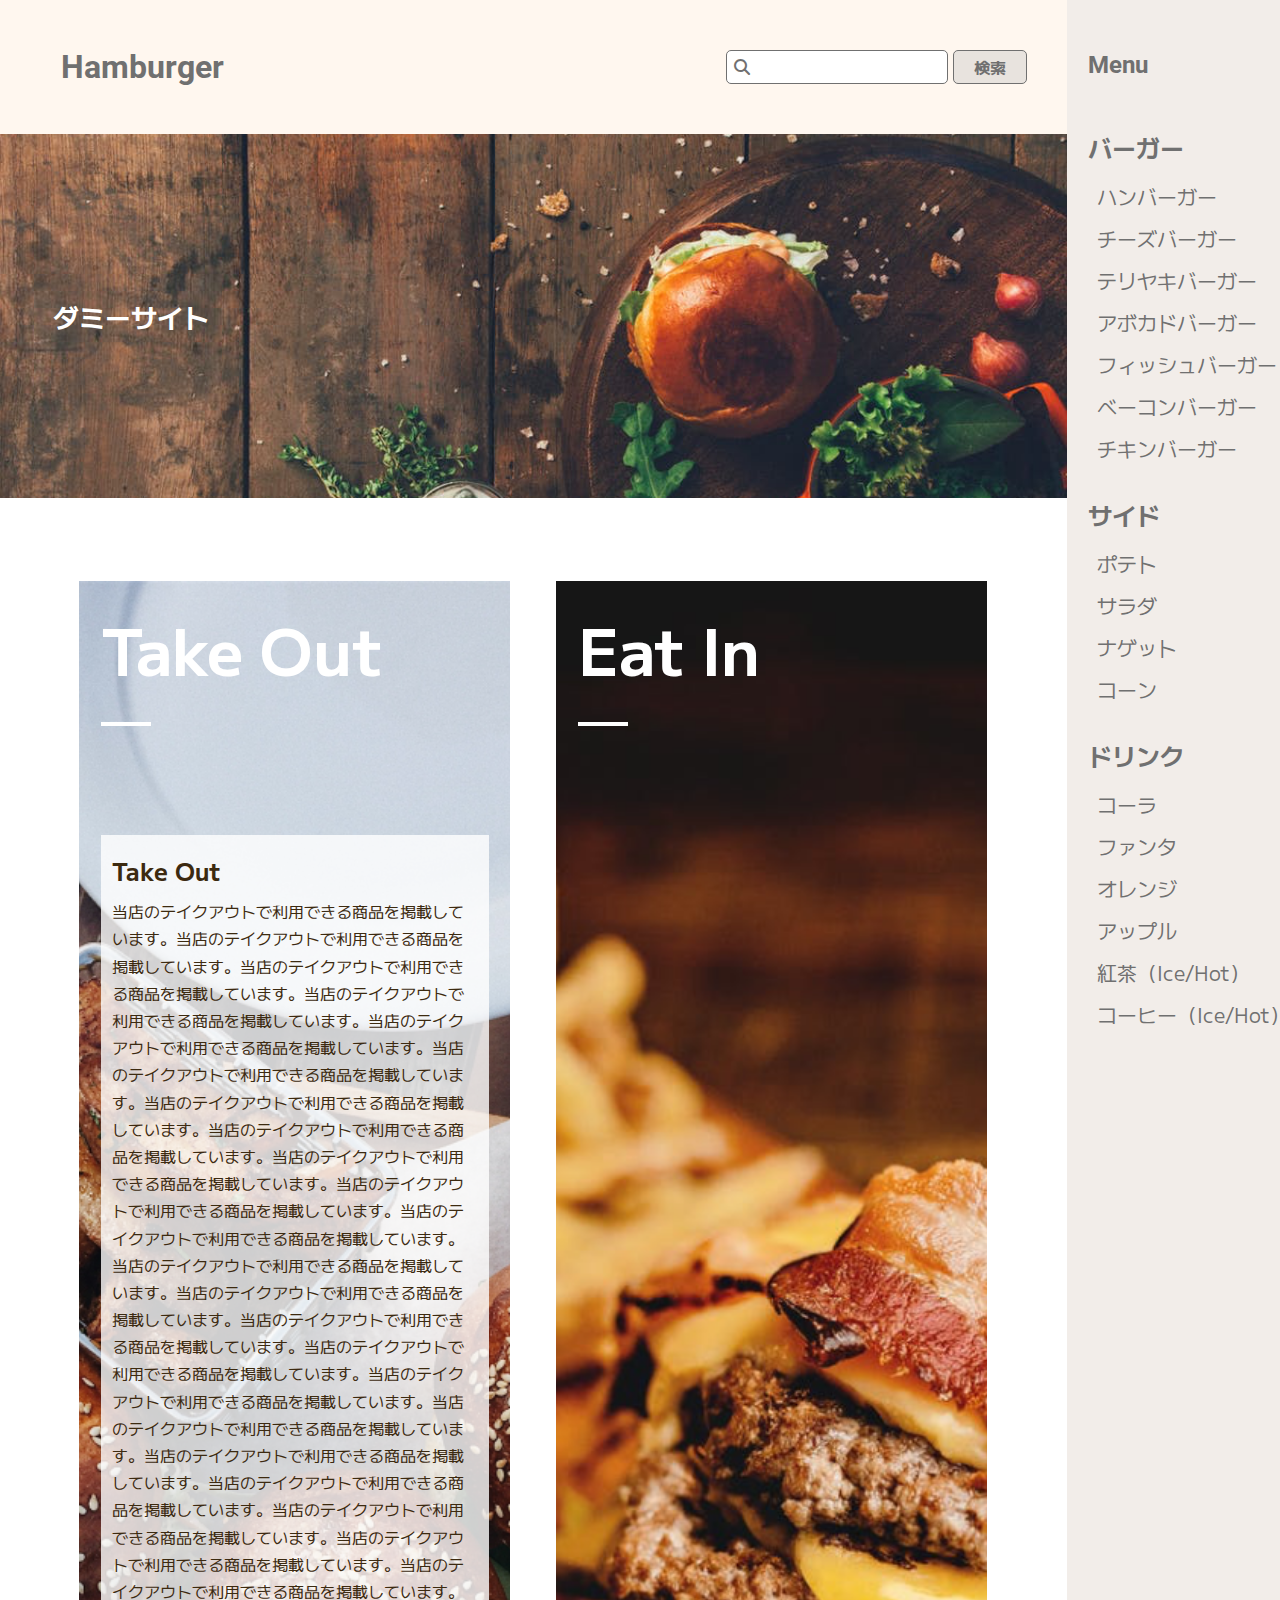
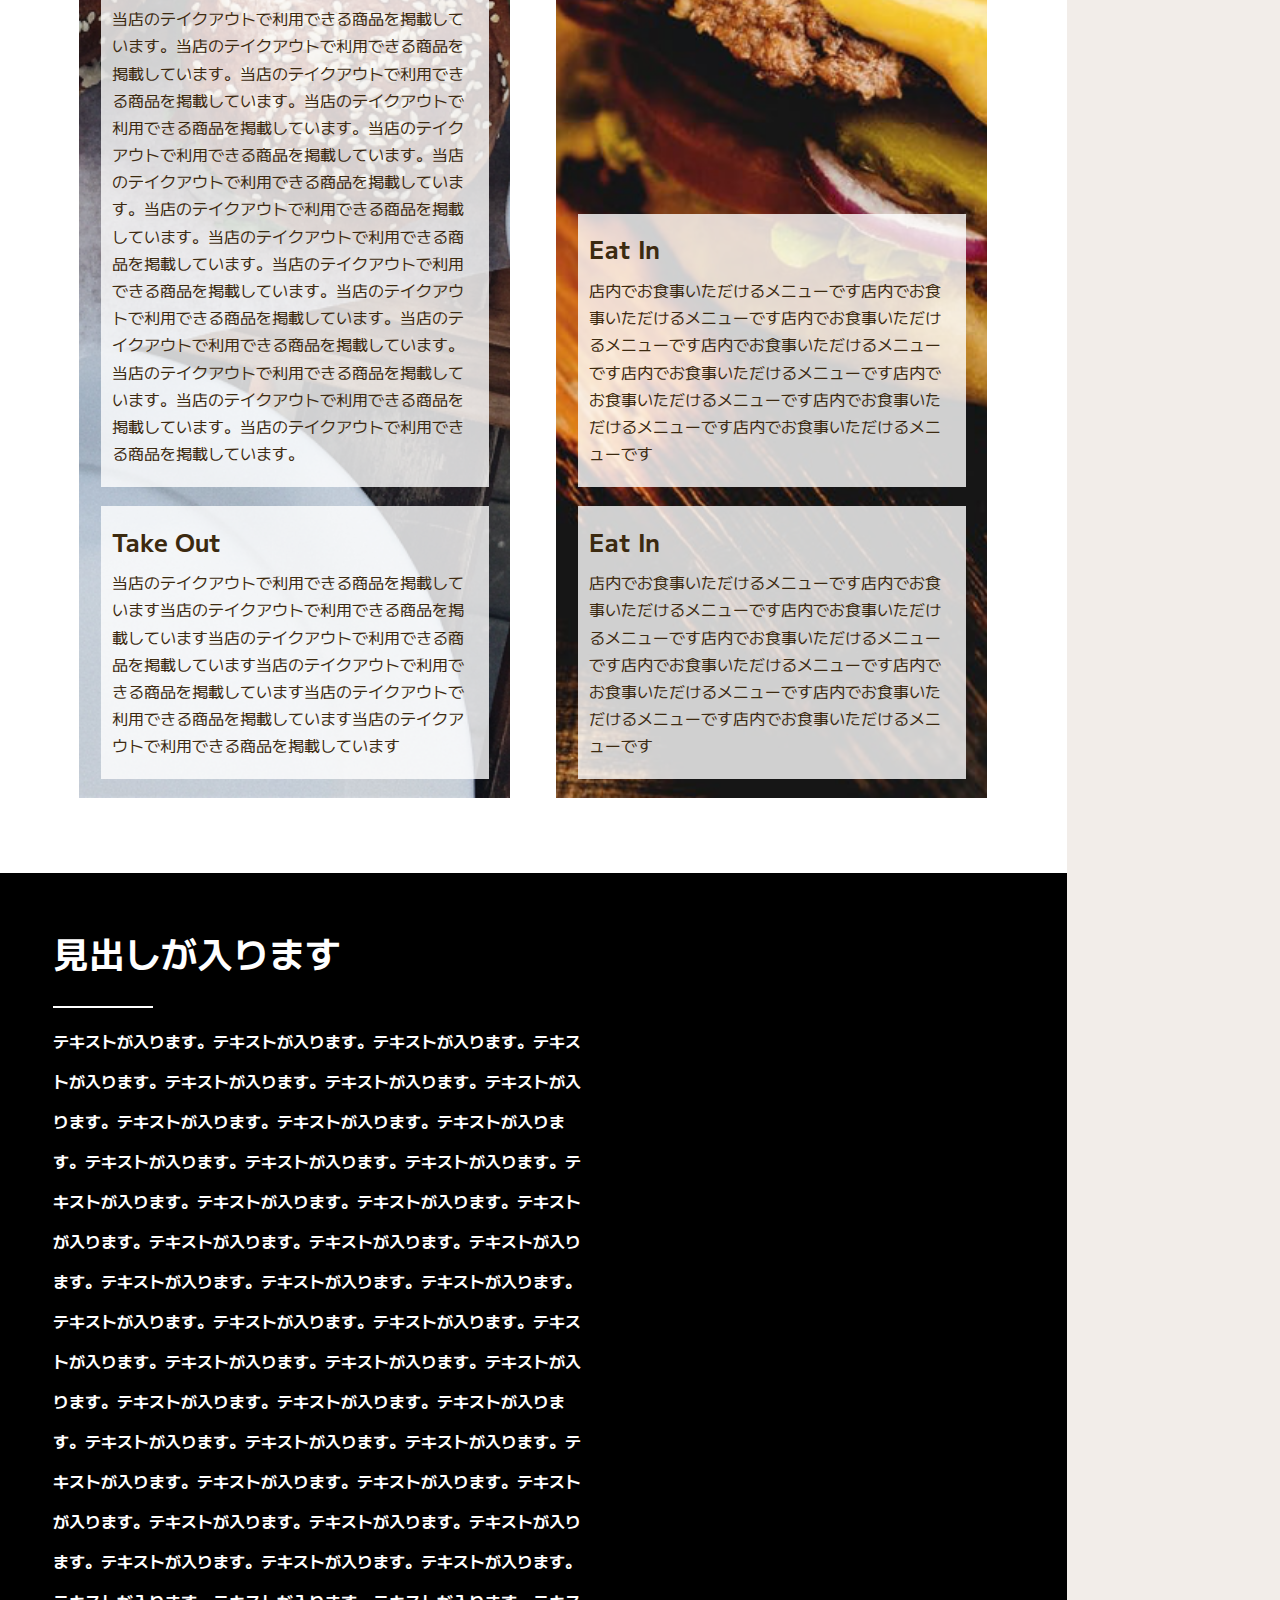
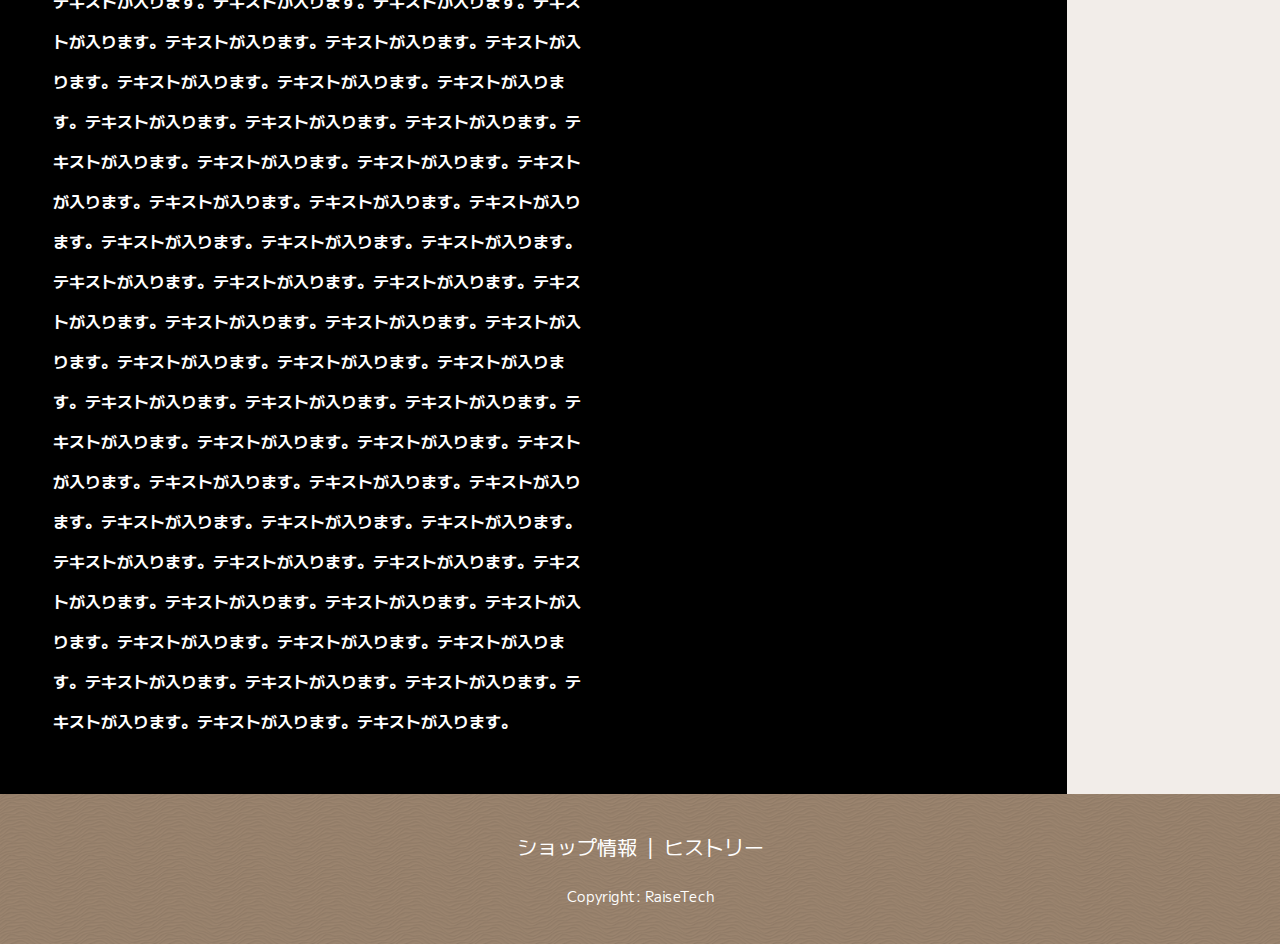
==== commit 06407a01: "20250106" ====
--- a/index.html
+++ b/index.html
@@ -84,11 +84,11 @@
                     </section>
                 </main>
             </div>
-            <div class="l-sidebar c-flex-column p-sidebar js-sidebar-bg"> <!--js-sidebar-openBgがつく-->
-                <aside class=" p-sidebar-title">
+            <aside class="l-sidebar c-flex-column p-sidebar js-sidebar-bg"> <!--js-sidebar-openBgがつく-->
+                <div class=" p-sidebar-title">
                     <h2 class="c-fontfam-en"><button class="p-sidebar-btn-menu js-btn-menu"><span>Menu</span></button></h2> <!--js-btnMenu-openがつく-->
-                </aside>
-                <aside class="p-sidebar-list js-sidebar">  <!--js-sidebar-openがつく-->
+                </div>
+                <nav class="p-sidebar-list js-sidebar">  <!--js-sidebar-openがつく-->
                     <ul class="p-sidebar-wrap">   
                         <li class="p-sidebar-menu" >
                             <a class="p-sidebar-menu-category" href="#">バーガー</a>
@@ -123,8 +123,8 @@
                             </ul>
                         </li>
                     </ul>
-                </aside>
-            </div>    
+                </nav>
+            </aside>    
         </div>
         <footer class="l-footer p-footer">
             <div class="c-flex-center p-footer-about" >
--- a/css/style.css
+++ b/css/style.css
@@ -286,6 +286,7 @@
   font-size: 1rem;
   color: #707070;
   height: 100%;
+  overflow-x: clip;
 }
 
 h1, h2, h3, h4, h5, h6 {
@@ -303,6 +304,7 @@
 
 a {
   text-decoration: none;
+  white-space: nowrap;
 }
 
 img {
@@ -443,25 +445,79 @@
 .c-grid-container-frontMain {
   display: grid;
   place-content: center;
-  grid-row-gap: 1.5%;
+  /*grid-row-gap: 1%;*/
   grid-template-columns: repeat(1, 95%);
 }
 @media (min-width: 768px) {
+  .c-grid-container-frontMain {
+    /*grid-column-gap: 5% ;*/
+    grid-template-columns: repeat(2, 47%);
+  }
+}
+@media (min-width: 1280px) {
   .c-grid-container-frontMain {
     grid-column-gap: 5%;
     grid-template-columns: repeat(2, 47%);
   }
 }
-@media (min-width: 1280px) {
-  .c-grid-container-frontMain {
-    grid-column-gap: 5%;
-    grid-template-columns: repeat(2, 47%);
-  }
-}
 
 .c-grid-item-frontMain {
   display: grid;
   grid-template-rows: subgrid;
+}
+@media (min-width: 1280px) {
+  .c-grid-item-frontMain {
+    margin: 0;
+  }
+}
+
+.c-grid-container {
+  display: grid;
+  margin-bottom: 2%;
+}
+@media (min-width: 768px) {
+  .c-grid-container {
+    grid-template-columns: repeat(2, 1fr);
+  }
+}
+@media (min-width: 1280px) {
+  .c-grid-container {
+    grid-template-columns: repeat(2, 1fr);
+  }
+}
+
+.c-grid-area-left {
+  grid-row: 1/2;
+  grid-column: 1/2;
+}
+@media (min-width: 768px) {
+  .c-grid-area-left {
+    grid-row: 1/2;
+    grid-column: 1/2;
+  }
+}
+@media (min-width: 1280px) {
+  .c-grid-area-left {
+    grid-row: 1/2;
+    grid-column: 1/2;
+  }
+}
+
+.c-grid-area-right {
+  grid-row: 2/3;
+  grid-column: 1/2;
+}
+@media (min-width: 768px) {
+  .c-grid-area-right {
+    grid-row: 1/2;
+    grid-column: 2/3;
+  }
+}
+@media (min-width: 1280px) {
+  .c-grid-area-right {
+    grid-row: 1/2;
+    grid-column: 2/3;
+  }
 }
 
 .c-flex-column {
@@ -549,6 +605,11 @@
   }
 }
 
+.c-inner {
+  margin: 2% 3.5% 5% 3.5%;
+  padding: 3% 5% 8% 5%; /*6% 10% 24% 10%*/
+}
+
 .p-header {
   padding-left: 4%;
   padding-right: 2%;
@@ -640,8 +701,14 @@
 
 .p-footer-about {
   font-size: 1.25rem;
-  margin-top: 1%;
-  margin-bottom: 2%;
+  margin-top: 2.5%;
+  margin-bottom: 6%;
+}
+@media (min-width: 1280px) {
+  .p-footer-about {
+    margin-top: 1%;
+    margin-bottom: 2%;
+  }
 }
 
 .p-footer-info::after {
@@ -656,11 +723,15 @@
 }
 
 .p-footer-copyright {
-  margin-top: 1%;
+  margin-bottom: 3%;
   font-size: 0.875rem;
 }
-
-/*aside２つのとき*/
+@media (min-width: 1280px) {
+  .p-footer-copyright {
+    margin-bottom: 1%;
+  }
+}
+
 .p-sidebar {
   position: relative;
 }
@@ -696,7 +767,6 @@
 
 .p-sidebar-list {
   position: absolute;
-  height: 100%;
 }
 .p-sidebar-list a {
   color: #707070;
@@ -706,6 +776,7 @@
     position: static;
     display: block;
     background-color: #F2ede9;
+    height: 100%;
   }
 }
 
@@ -839,6 +910,17 @@
   grid-row: 1/2;
   grid-column: 1/2;
   padding: 5% 5% 0 5%;
+  margin: 5% 5% 0 5%;
+}
+@media (min-width: 768px) {
+  .p-order-takeout {
+    margin: 10% 10% 10% 10%;
+  }
+}
+@media (min-width: 1280px) {
+  .p-order-takeout {
+    margin: 0;
+  }
 }
 
 .p-order-eatin {
@@ -846,17 +928,20 @@
   grid-row: 2/3;
   grid-column: 1/2;
   padding: 5% 5% 0 5%;
+  margin: 5% 5% 0 5%;
 }
 @media (min-width: 768px) {
   .p-order-eatin {
     grid-row: 1/2;
     grid-column: 2/3;
+    margin: 10% 10% 10% 10%;
   }
 }
 @media (min-width: 1280px) {
   .p-order-eatin {
     grid-row: 1/2;
     grid-column: 2/3;
+    margin: 0;
   }
 }
 
@@ -946,7 +1031,7 @@
   z-index: 200;
   visibility: visible;
   opacity: 1;
-  transition-delay: 0.65s;
+  transition-delay: 0.48s;
 }
 
 .js-btn-menu-open::after {
@@ -961,19 +1046,31 @@
   z-index: 200;
   visibility: visible;
   opacity: 1;
-  transition-delay: 0.65s;
+  transition-delay: 0.48s;
+}
+
+/*サイドバーでている時、コンテンツはスクロールしない*/
+.js-body-scroll {
+  overflow: hidden;
 }
 
 /*jsでサイドバーオープン・クローズ*/
 /*隠れている状態*/
-@media (min-width: 375px) {
+.js-sidebar {
+  transform: translateX(0);
+  overflow: hidden;
+  position: fixed;
+  background-color: #FFF7EF;
+  z-index: 100;
+  top: 0;
+  bottom: 0;
+  transition: 1s;
+}
+@media (min-width: 1280px) {
   .js-sidebar {
-    transform: translateX(0);
-  }
-}
-@media (min-width: 768px) {
-  .js-sidebar {
-    transform: translateX(0);
+    position: static;
+    background-color: #F2ede9;
+    transition: none;
   }
 }
 
@@ -981,10 +1078,8 @@
 .js-sidebar-open {
   transform: translateX(-100%);
   width: 90vw;
-  position: relative;
-  background-color: #FFF7EF;
-  z-index: 100;
-  transition: 1s;
+  /*サイドバーのみスクロールできる*/
+  overflow: auto;
 }
 @media (min-width: 768px) {
   .js-sidebar-open {
@@ -1022,6 +1117,208 @@
   transition: opacity 1s, visibility 1s;
 }
 
+.p-archive-image {
+  background-image: url(../../../Images/archivepage_eyecatch.jpeg);
+  color: #FFFFFF;
+  padding: 5%;
+  font-size: 3.125rem;
+  display: flex;
+  flex-direction: column;
+  justify-content: center;
+  position: relative;
+}
+@media (min-width: 768px) {
+  .p-archive-image {
+    padding: 10%;
+    flex-direction: row;
+    align-items: center;
+    justify-content: flex-start;
+  }
+}
+@media (min-width: 1280px) {
+  .p-archive-image {
+    padding: 5%;
+    flex-direction: row;
+    align-items: center;
+    justify-content: flex-start;
+  }
+}
+
+.p-archive-image::before {
+  content: "";
+  position: absolute;
+  background-color: rgba(0, 0, 0, 0.5);
+  top: 0;
+  left: 0;
+  z-index: 100;
+  width: 100%;
+  height: 100%;
+}
+
+.p-archive-image-text span:first-child {
+  z-index: 200;
+}
+
+.p-archive-image-text span:nth-child(2) {
+  font-size: 1rem;
+  margin-left: 1%;
+  margin-top: 1.5%;
+  z-index: 200;
+}
+
+.p-subheading {
+  color: #3c2A10;
+  font-size: 2.25rem;
+}
+
+.p-subheading-text {
+  color: #3c2A10;
+  font-weight: 400;
+  line-height: 1.7;
+  padding: 3% 0 10% 0;
+}
+
+.p-grid-article {
+  background-color: #3c2b1c;
+  color: #FFFFFF;
+  padding: 10% 10% 8% 10%;
+}
+
+.p-grid-article-title {
+  font-size: 1.5rem;
+  padding-bottom: 10%;
+}
+
+.p-grid-article-subheading {
+  font-size: 1.25rem;
+  padding-bottom: 3%;
+}
+
+.p-grid-article-text {
+  line-height: 1.7;
+  padding-bottom: 10%;
+  font-weight: 400;
+}
+
+.p-grid-article-link {
+  color: #707070;
+  border-radius: 9999px;
+  background-color: #FFFFFF;
+  width: 60%;
+  padding: 3% 7%;
+  display: block;
+  margin: 0 auto;
+  text-align: center;
+}
+
+.p-grid-img {
+  width: 100%;
+  height: 100%;
+  /*object-fit: cover;*/
+  aspect-ratio: 677/411;
+}
+
+.p-pagination {
+  display: none;
+}
+@media (min-width: 768px) {
+  .p-pagination {
+    display: flex;
+    align-items: center;
+    margin-bottom: 5%;
+  }
+}
+
+@media (min-width: 768px) {
+  .p-pagination p {
+    margin-right: 12px;
+  }
+}
+
+@media (min-width: 768px) {
+  .p-pagination-number {
+    display: flex;
+    align-items: center;
+    font-size: 1.25rem;
+  }
+}
+
+.p-pagination-number a {
+  color: #707070;
+}
+
+@media (min-width: 768px) {
+  .p-pagination-number-list {
+    display: flex;
+    font-size: 1rem;
+  }
+}
+
+.p-pagination-number-list a {
+  color: #707070;
+}
+
+@media (min-width: 768px) {
+  .p-pagination-number-list li {
+    border: 1px solid #707070;
+    width: 33px;
+    height: 33px;
+    line-height: 33px;
+    text-align: center;
+    margin-right: 12px;
+  }
+}
+
+@media (min-width: 768px) {
+  .p-pagination-number-list li:first-child {
+    margin-left: 12px;
+  }
+}
+
+@media (min-width: 768px) {
+  .p-pagination-number-list li:hover {
+    background-color: #000000;
+  }
+  .p-pagination-number-list li:hover a {
+    color: #FFFFFF;
+  }
+}
+
+.p-pagination-sp {
+  display: flex;
+  justify-content: space-between;
+  align-items: center;
+  margin: 5% 3%;
+}
+@media (min-width: 768px) {
+  .p-pagination-sp {
+    display: none;
+  }
+}
+@media (min-width: 1280px) {
+  .p-pagination-sp {
+    display: none;
+  }
+}
+
+.p-pagination-sp-prev {
+  display: flex;
+  align-items: center;
+  margin-left: 2%;
+}
+.p-pagination-sp-prev p {
+  padding-left: 10px;
+}
+
+.p-pagination-sp-next {
+  display: flex;
+  align-items: center;
+  margin-right: 2%;
+}
+.p-pagination-sp-next p {
+  padding-right: 10px;
+}
+
 /*Foundation*/
 /*layout*/
 /*object/component*/
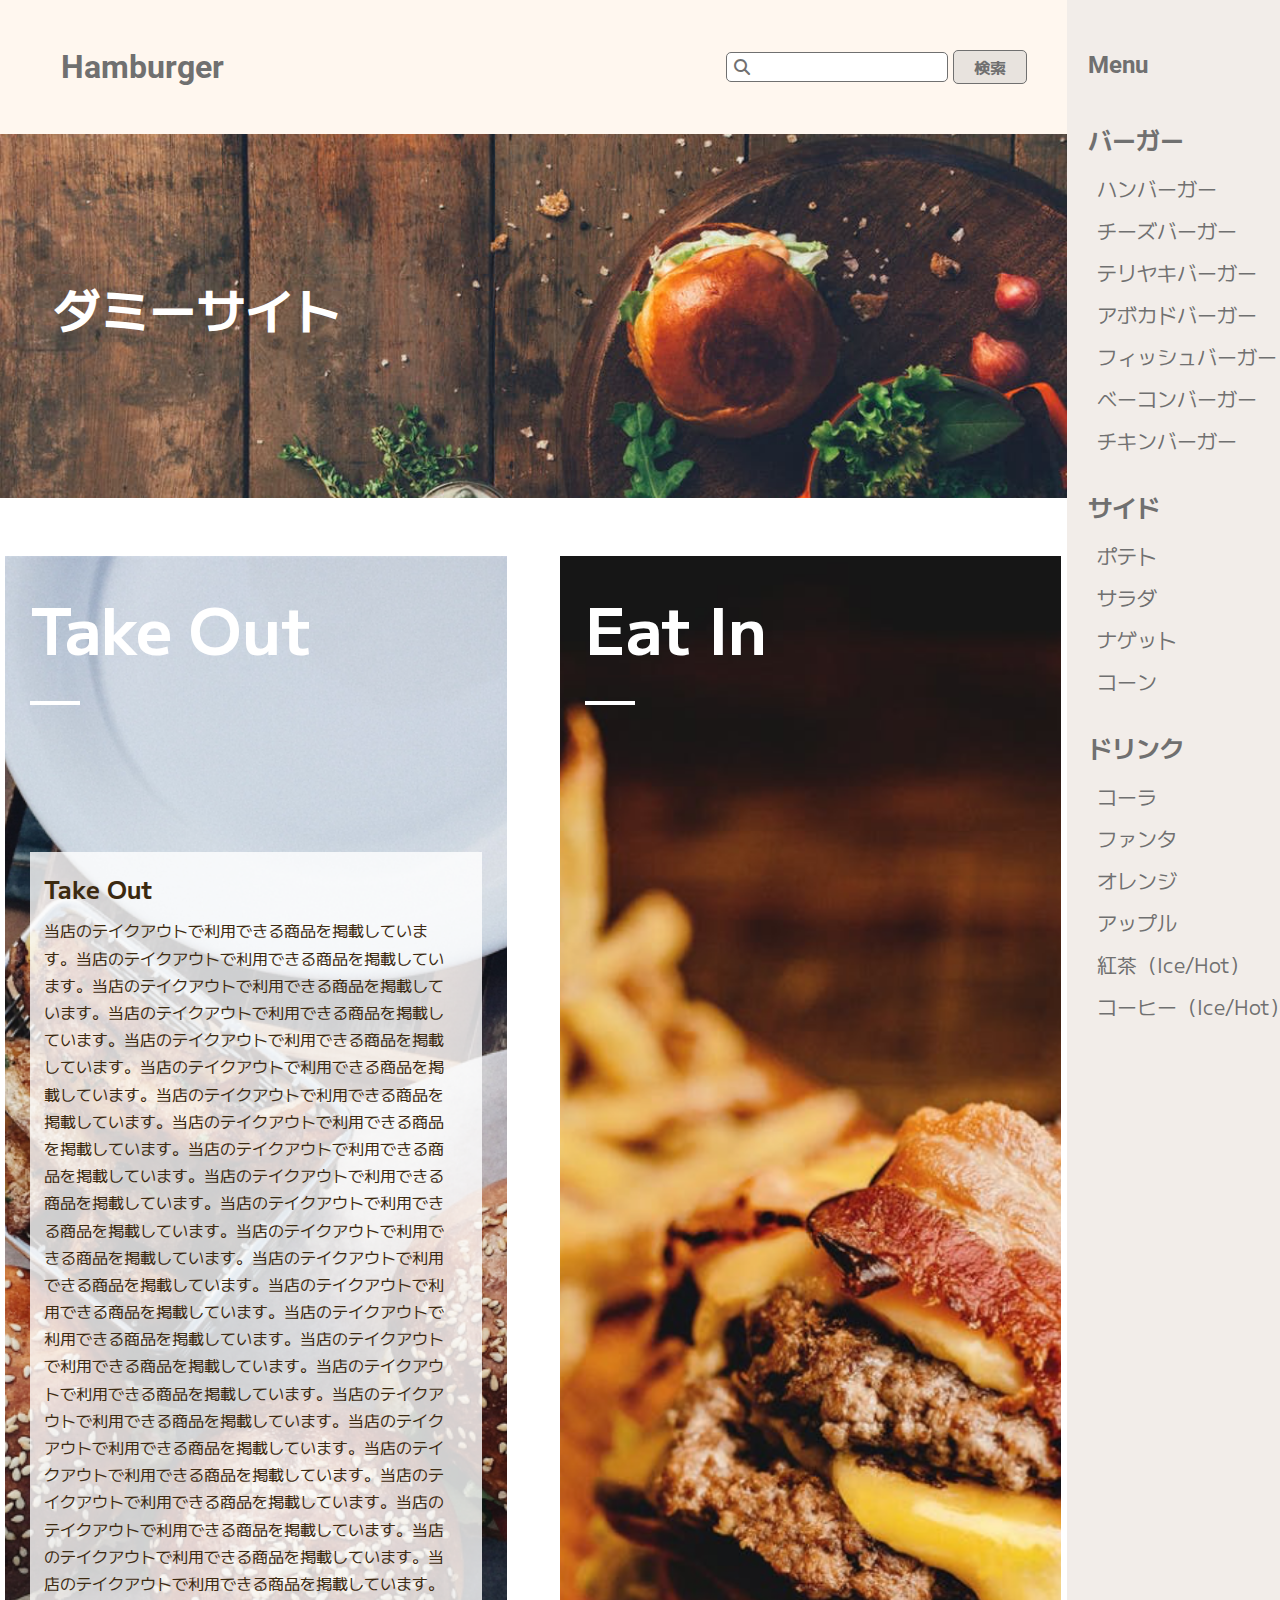
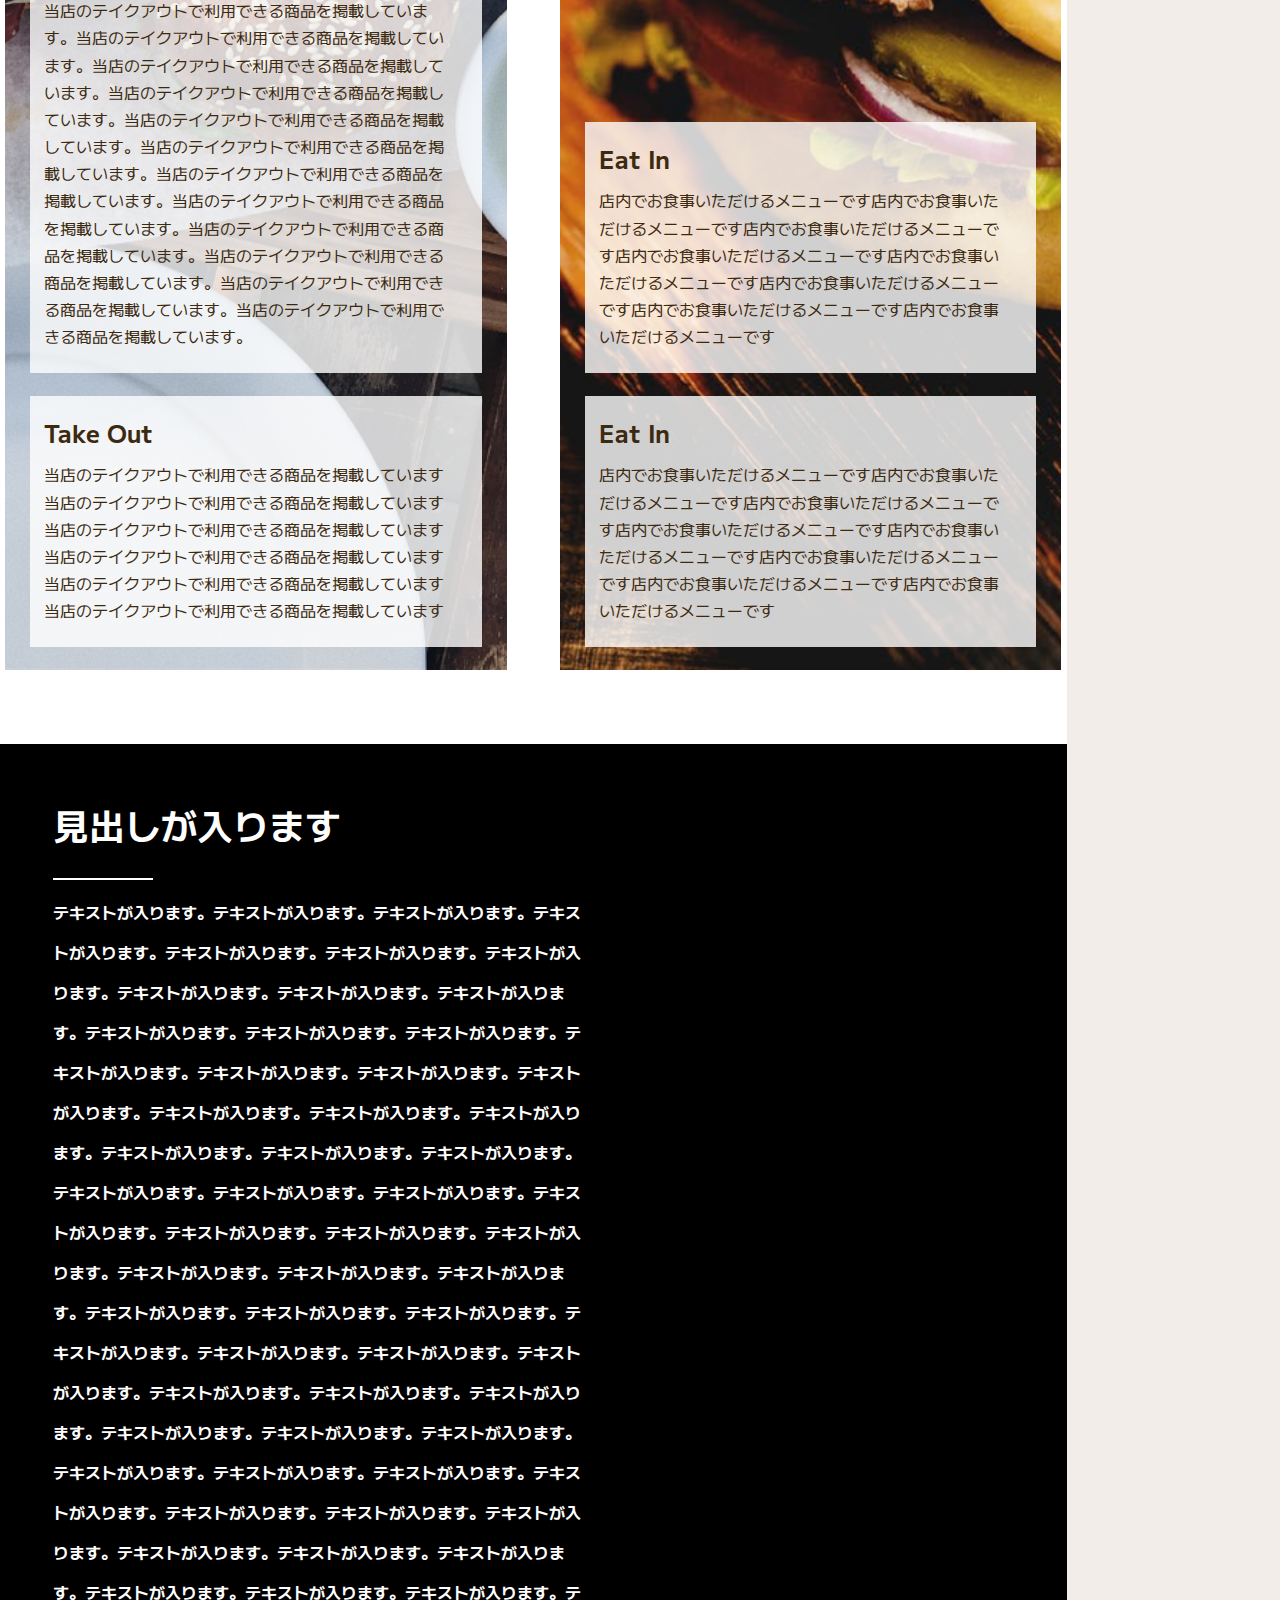
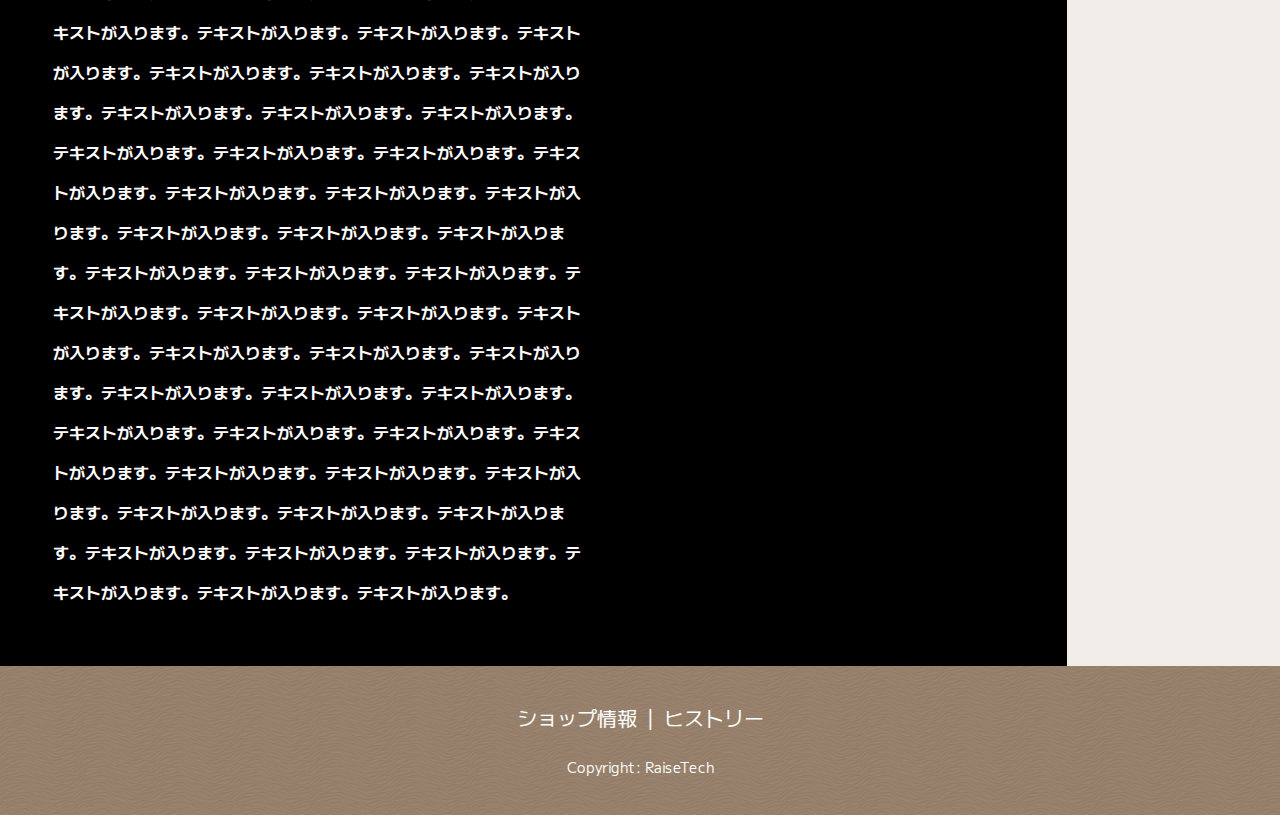
==== commit 9ccee0c1: "20250126" ====
--- a/index.html
+++ b/index.html
@@ -28,8 +28,9 @@
                         <input type="submit" value="検索" class="c-box-search p-header-submit" >
                     </form>
                 </header>
-                <main class="l-main">
-                    <h1 class="c-bg-Image-MV1 p-main-image">ダミーサイト</h1>
+                <main class="l-main c-image-mv">
+                    <h1 class="c-eyecatch-title-mv1">ダミーサイト</h1>
+                    <div><img class="c-image-mv1" src="Images/frontpage_eyecatch.png" alt="フロントページのアイキャッチ画像"></div>
                     <article >
                         <ul class="l-order p-order c-grid-container-frontMain">
                             <li class="c-bg-Image-order c-grid-item-frontMain p-order-takeout"> 
--- a/css/style.css
+++ b/css/style.css
@@ -291,7 +291,7 @@
 
 h1, h2, h3, h4, h5, h6 {
   margin-top: 0;
-  margin-bottom: 0.5rem;
+  margin-bottom: 0rem;
 }
 
 p {
@@ -340,7 +340,7 @@
 }
 
 .l-main {
-  height: 88%;
+  height: 100%;
   width: 100%;
 }
 
@@ -353,53 +353,67 @@
   }
 }
 
+.c-image-mv {
+  position: relative;
+}
+
 /*front*/
-.c-bg-Image-MV1 {
+.c-image-mv1 {
+  aspect-ratio: 375/285;
+  -o-object-fit: cover;
+     object-fit: cover;
+  -o-object-position: center;
+     object-position: center;
+  position: absolute;
+  z-index: -100;
+  top: 0;
+}
+@media (min-width: 768px) {
+  .c-image-mv1 {
+    aspect-ratio: 834/285;
+  }
+}
+@media (min-width: 1280px) {
+  .c-image-mv1 {
+    aspect-ratio: 1553/530;
+  }
+}
+
+/*archiveとarchive-search*/
+.c-image-mv2 {
   aspect-ratio: 375/285;
   background-size: cover;
   background-position: center;
 }
 @media (min-width: 768px) {
-  .c-bg-Image-MV1 {
+  .c-image-mv2 {
     aspect-ratio: 834/285;
   }
 }
 @media (min-width: 1280px) {
-  .c-bg-Image-MV1 {
-    aspect-ratio: 1553/530;
-  }
-}
-
-/*archiveとarchive-search*/
-.c-bg-Image-MV2 {
-  aspect-ratio: 375/285;
-  background-size: cover;
-  background-position: center;
-}
-@media (min-width: 768px) {
-  .c-bg-Image-MV2 {
-    aspect-ratio: 834/285;
-  }
-}
-@media (min-width: 1280px) {
-  .c-bg-Image-MV2 {
+  .c-image-mv2 {
     aspect-ratio: 1553/239;
   }
 }
 
 /*singleとpage*/
-.c-bg-Image-MV3 {
+.c-image-mv3 {
   aspect-ratio: 375/225;
-  background-size: cover;
-  background-position: center;
-}
-@media (min-width: 768px) {
-  .c-bg-Image-MV3 {
+  -o-object-fit: cover;
+     object-fit: cover;
+  -o-object-position: center;
+     object-position: center;
+  position: absolute;
+  z-index: -100;
+  top: 0;
+}
+@media (min-width: 768px) {
+  .c-image-mv3 {
     aspect-ratio: 834/505;
   }
 }
 @media (min-width: 1280px) {
-  .c-bg-Image-MV3 {
+  .c-image-mv3 {
     aspect-ratio: 1553/500;
   }
 }
@@ -610,6 +624,70 @@
   padding: 3% 5% 8% 5%; /*6% 10% 24% 10%*/
 }
 
+.c-inner-single {
+  padding: 3% 5% 15% 5%;
+}
+
+.c-section-single {
+  padding-bottom: 5%;
+}
+
+.c-eyecatch-title-mv1 {
+  color: #FFFFFF;
+  font-size: 2.375rem;
+  padding-top: 33%;
+  padding-left: 8%;
+}
+@media (min-width: 768px) {
+  .c-eyecatch-title-mv1 {
+    font-size: 2.75rem;
+    padding-top: 13%;
+  }
+}
+@media (min-width: 1280px) {
+  .c-eyecatch-title-mv1 {
+    font-size: 3rem;
+    padding-left: 5%;
+  }
+}
+
+.c-eyecatch-title-mv2 {
+  color: red;
+  font-size: 3.125rem;
+  padding-top: 5%;
+  padding-left: 5%;
+}
+@media (min-width: 768px) {
+  .c-eyecatch-title-mv2 {
+    ppadding-top: 5%;
+    padding-left: 5%;
+  }
+}
+@media (min-width: 1280px) {
+  .c-eyecatch-title-mv2 {
+    padding-top: 5%;
+    padding-left: 5%;
+  }
+}
+
+.c-eyecatch-title-mv3 {
+  color: #FFFFFF;
+  font-size: 2.375rem;
+  padding-top: 25%;
+  padding-left: 8%;
+}
+@media (min-width: 768px) {
+  .c-eyecatch-title-mv3 {
+    font-size: 3.125rem;
+  }
+}
+@media (min-width: 1280px) {
+  .c-eyecatch-title-mv3 {
+    padding-top: 12%;
+    padding-left: 5%;
+  }
+}
+
 .p-header {
   padding-left: 4%;
   padding-right: 2%;
@@ -849,6 +927,9 @@
   padding-left: 30px;
   line-height: 2;
   background-color: #FFFFFF;
+  color: #707070;
+  font-size: 0.875rem;
+  text-indent: 1rem;
 }
 
 .p-header-searchicon::before {
@@ -876,31 +957,17 @@
   line-height: 2;
 }
 
-.p-main-image {
-  background-image: url(../../../Images/frontpage_eyecatch.png);
-  color: #FFFFFF;
-  display: flex;
-  align-items: center;
-  padding: 5%;
-  font-size: 1.625rem;
-}
-@media (min-width: 768px) {
-  .p-main-image {
-    padding: 10%;
-  }
-}
-@media (min-width: 1280px) {
-  .p-main-image {
-    padding: 5%;
-  }
-}
-
 .p-order {
-  padding: 5% 5% 10% 5%;
-}
-@media (min-width: 1280px) {
+  padding: 35% 0 10% 0;
+}
+@media (min-width: 768px) {
   .p-order {
-    padding: 7%;
+    padding: 15% 0 10% 0;
+  }
+}
+@media (min-width: 1280px) {
+  .p-order {
+    padding: 20% 0 7% 0;
   }
 }
 
@@ -989,7 +1056,7 @@
   height: 35px;
   background-color: #707070;
   transform: rotate(-45deg);
-  z-index: 200;
+  z-index: 300;
   visibility: hidden;
   opacity: 0;
 }
@@ -1003,7 +1070,7 @@
   height: 35px;
   background-color: #707070;
   transform: rotate(45deg);
-  z-index: 200;
+  z-index: 300;
   visibility: hidden;
   opacity: 0;
 }
@@ -1013,7 +1080,7 @@
   width: 40px;
   height: 40px;
   position: absolute;
-  z-index: 200;
+  z-index: 300;
 }
 .js-btn-menu-open span {
   display: none;
@@ -1028,7 +1095,7 @@
   height: 35px;
   background-color: #707070;
   transform: rotate(-45deg);
-  z-index: 200;
+  z-index: 300;
   visibility: visible;
   opacity: 1;
   transition-delay: 0.48s;
@@ -1043,7 +1110,7 @@
   height: 35px;
   background-color: #707070;
   transform: rotate(45deg);
-  z-index: 200;
+  z-index: 300;
   visibility: visible;
   opacity: 1;
   transition-delay: 0.48s;
@@ -1061,7 +1128,7 @@
   overflow: hidden;
   position: fixed;
   background-color: #FFF7EF;
-  z-index: 100;
+  z-index: 200;
   top: 0;
   bottom: 0;
   transition: 1s;
@@ -1214,7 +1281,6 @@
 .p-grid-img {
   width: 100%;
   height: 100%;
-  /*object-fit: cover;*/
   aspect-ratio: 677/411;
 }
 
@@ -1269,15 +1335,22 @@
   }
 }
 
+.p-pagination-number-list li:first-child {
+  background-color: #3c2b1c;
+}
 @media (min-width: 768px) {
   .p-pagination-number-list li:first-child {
     margin-left: 12px;
   }
 }
 
+.p-pagination-number-list li:first-child a {
+  color: #FFFFFF;
+}
+
 @media (min-width: 768px) {
   .p-pagination-number-list li:hover {
-    background-color: #000000;
+    background-color: #3c2b1c;
   }
   .p-pagination-number-list li:hover a {
     color: #FFFFFF;
@@ -1319,6 +1392,242 @@
   padding-right: 10px;
 }
 
+.p-single-image-hamburger {
+  aspect-ratio: 1353/500;
+  -o-object-position: 50% 78%;
+     object-position: 50% 78%;
+}
+
+.p-single-image-hamburger-small {
+  text-align: center;
+  margin-bottom: 0;
+}
+@media (min-width: 768px) {
+  .p-single-image-hamburger-small {
+    margin-bottom: 20%;
+  }
+}
+@media (min-width: 1280px) {
+  .p-single-image-hamburger-small {
+    margin-bottom: 0;
+  }
+}
+.p-single-image-hamburger-small img {
+  aspect-ratio: 581/358;
+  width: 71.2%;
+}
+@media (min-width: 768px) {
+  .p-single-image-hamburger-small img {
+    width: 69.6642685851%;
+  }
+}
+@media (min-width: 1280px) {
+  .p-single-image-hamburger-small img {
+    width: 42.9416112343%;
+  }
+}
+
+.p-single-article {
+  color: #3c2A10;
+}
+.p-single-article p {
+  font-weight: 400;
+}
+.p-single-article h2 {
+  padding-top: 33%;
+}
+@media (min-width: 1280px) {
+  .p-single-article h2 {
+    padding-top: 17%;
+  }
+}
+.p-single-article p, .p-single-article h2, .p-single-article h3, .p-single-article h4, .p-single-article h5, .p-single-article h6 {
+  padding-bottom: 5%;
+}
+
+.p-single-article h2 {
+  font-size: 2.25rem;
+}
+
+.p-single-article h3 {
+  font-size: 1.75rem;
+}
+
+.p-single-article h4 h5 h6 {
+  font-size: 1.25rem;
+}
+
+.p-blockquote {
+  background-color: #F5F5F5;
+  padding: 3% 4% 5% 3%;
+  font-weight: 400;
+  margin-bottom: 5%;
+}
+.p-blockquote cite {
+  font-style: normal;
+}
+.p-blockquote cite a {
+  -webkit-text-decoration: underline #4A6C9B 1px;
+          text-decoration: underline #4A6C9B 1px;
+}
+
+.p-single-imgAndText-grid-container {
+  display: grid;
+  grid-template-columns: repeat(5, 1fr);
+  grid-template-rows: repeat(2, 1fr);
+  row-gap: 70px;
+  -moz-column-gap: 20px;
+       column-gap: 20px;
+}
+@media (min-width: 768px) {
+  .p-single-imgAndText-grid-container {
+    row-gap: 70px;
+    -moz-column-gap: 30px;
+         column-gap: 30px;
+  }
+}
+@media (min-width: 768px) {
+  .p-single-imgAndText-grid-container {
+    row-gap: 50px;
+    -moz-column-gap: 30px;
+         column-gap: 30px;
+  }
+}
+.p-single-imgAndText-grid-container p {
+  font-weight: 400;
+}
+
+.p-singgle-imgAndText-grid-item1 {
+  grid-row: 1/2;
+  grid-column: 1/3;
+}
+
+.p-singgle-imgAndText-grid-item2 {
+  grid-row: 1/2;
+  grid-column: 3/6;
+}
+
+.p-singgle-imgAndText-grid-item3 {
+  grid-row: 2/3;
+  grid-column: 1/4;
+}
+
+.p-singgle-imgAndText-grid-item4 {
+  grid-row: 2/3;
+  grid-column: 4/6;
+}
+
+.p-single-hamburger-samples {
+  display: grid;
+  grid-template-columns: repeat(1, 1fr);
+  grid-template-rows: repeat(1, 1fr);
+  -moz-column-gap: 15px;
+       column-gap: 15px;
+  row-gap: 20px;
+}
+@media (min-width: 768px) {
+  .p-single-hamburger-samples {
+    grid-template-columns: repeat(2, 1fr);
+    grid-template-rows: repeat(2, 1fr);
+  }
+}
+@media (min-width: 1280px) {
+  .p-single-hamburger-samples {
+    grid-template-columns: repeat(3, 1fr);
+    grid-template-rows: repeat(3, 1fr);
+  }
+}
+
+.p-single-list {
+  padding-bottom: 1%;
+  font-weight: 400;
+}
+@media (min-width: 768px) {
+  .p-single-list {
+    padding-left: 7%;
+  }
+}
+
+.p-single-list2 {
+  padding-left: 2%;
+  padding-bottom: 1%;
+  font-weight: 400;
+}
+@media (min-width: 768px) {
+  .p-single-list2 {
+    padding-left: 9%;
+  }
+}
+
+.p-single-code {
+  background-color: #F5F5F5;
+  white-space-collapse: preserve-breaks;
+  padding: 5%;
+}
+
+.p-single-table {
+  border-collapse: collapse;
+  width: 100%;
+  table-layout: fixed;
+  background-color: #FFFFFF;
+}
+
+.p-single-table td {
+  border: solid 1px #707070;
+  border-bottom: none;
+  font-weight: 400;
+  padding: 4%;
+}
+@media (min-width: 768px) {
+  .p-single-table td {
+    padding: 2%;
+  }
+}
+
+.p-single-table-row {
+  display: table;
+  width: 100%;
+}
+
+.p-single-table-row:last-child td {
+  border-bottom: solid 1px #707070;
+}
+
+.p-single-table-data:nth-child(1) {
+  width: 33%;
+}
+
+.p-single-table-data:nth-child(2) {
+  width: 67%;
+}
+
+.p-single-btn {
+  margin-top: 8%;
+  border: solid 1px #707070;
+  border-radius: 20px;
+  width: 100%;
+  padding: 5% 10%;
+  background: linear-gradient(to right, #F2ede9, #DED8D3);
+  color: #3c2A10;
+}
+@media (min-width: 768px) {
+  .p-single-btn {
+    width: 60%;
+    margin: 0;
+  }
+}
+@media (min-width: 1280px) {
+  .p-single-btn {
+    width: 33%;
+    padding: 3% 10%;
+    margin: 0;
+  }
+}
+
+.p-single-bold {
+  color: #3c2A10;
+}
+
 /*Foundation*/
 /*layout*/
 /*object/component*/
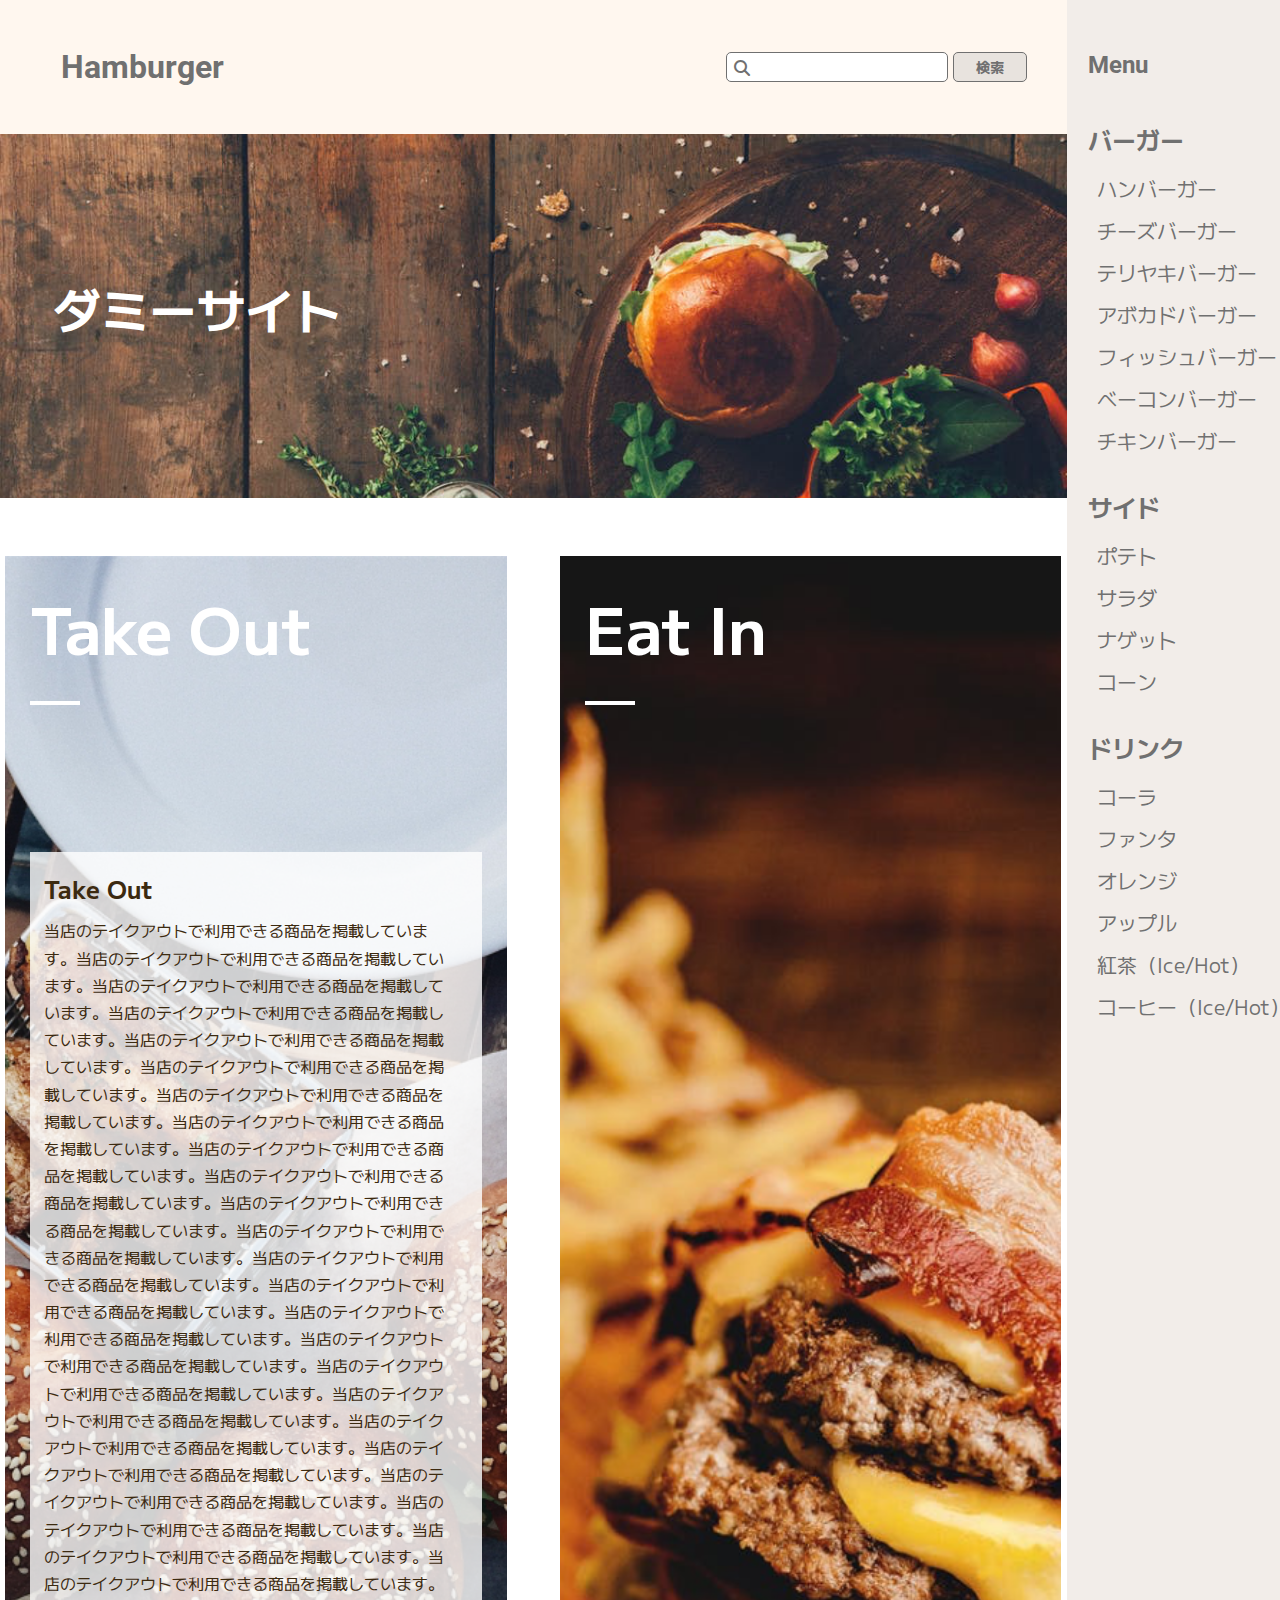
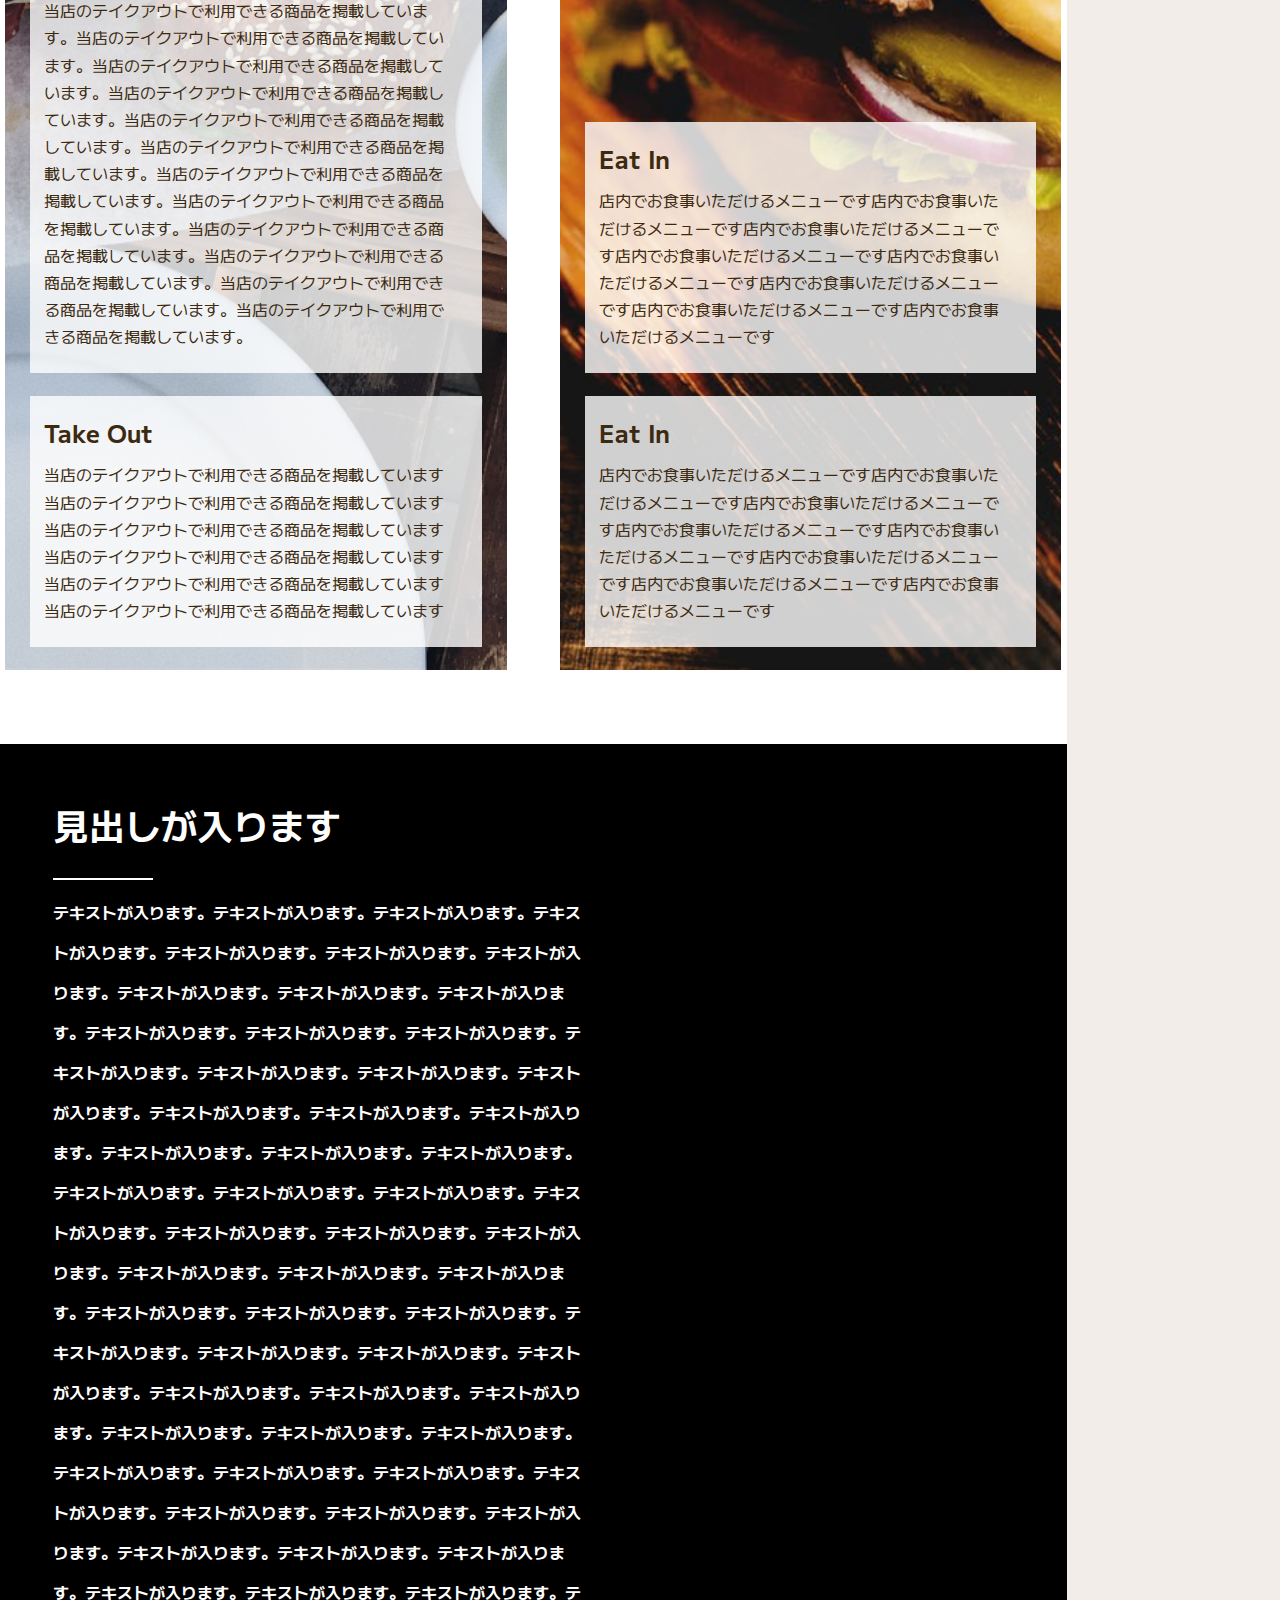
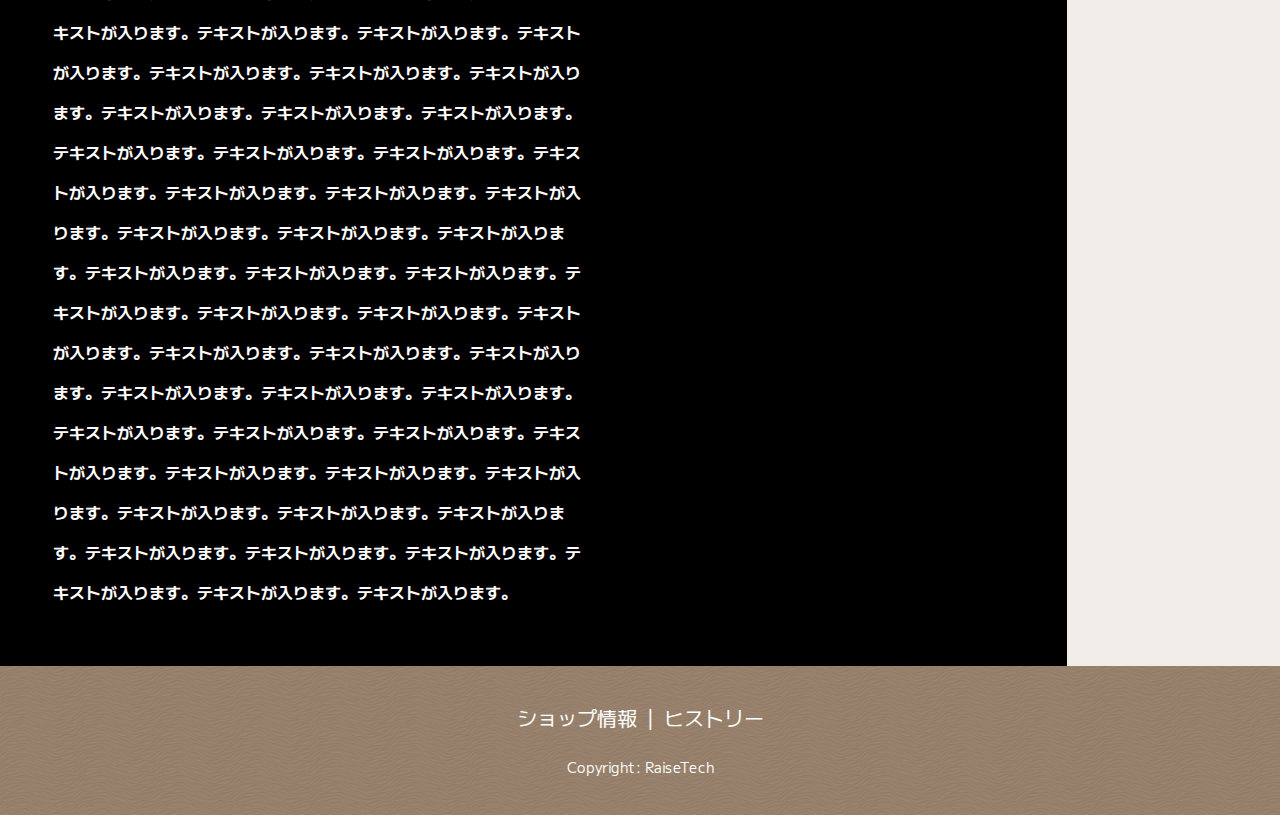
==== commit 615a578d: "20260127" ====
--- a/index.html
+++ b/index.html
@@ -129,8 +129,8 @@
         </div>
         <footer class="l-footer p-footer">
             <div class="c-flex-center p-footer-about" >
-                <p class="p-footer-info">ショップ情報</p>
-                <p class="p-footer-history">ヒストリー</p>
+                <a href="#" class="p-footer-info">ショップ情報</a>
+                <a href="#" class="p-footer-history">ヒストリー</a>
             </div>
             <p class="c-flex-center p-footer-copyright">Copyright: RaiseTech</p>
         </footer>
--- a/css/style.css
+++ b/css/style.css
@@ -652,14 +652,14 @@
 }
 
 .c-eyecatch-title-mv2 {
-  color: red;
+  color: #FFFFFF;
   font-size: 3.125rem;
   padding-top: 5%;
   padding-left: 5%;
 }
 @media (min-width: 768px) {
   .c-eyecatch-title-mv2 {
-    ppadding-top: 5%;
+    padding-top: 5%;
     padding-left: 5%;
   }
 }
@@ -775,6 +775,9 @@
   color: #FFFFFF;
   padding: 2%;
   font-weight: 400;
+}
+.p-footer a {
+  color: #FFFFFF;
 }
 
 .p-footer-about {
@@ -955,6 +958,7 @@
   font-family: "M PLUS 1";
   color: #707070;
   line-height: 2;
+  font-size: 0.875rem;
 }
 
 .p-order {
